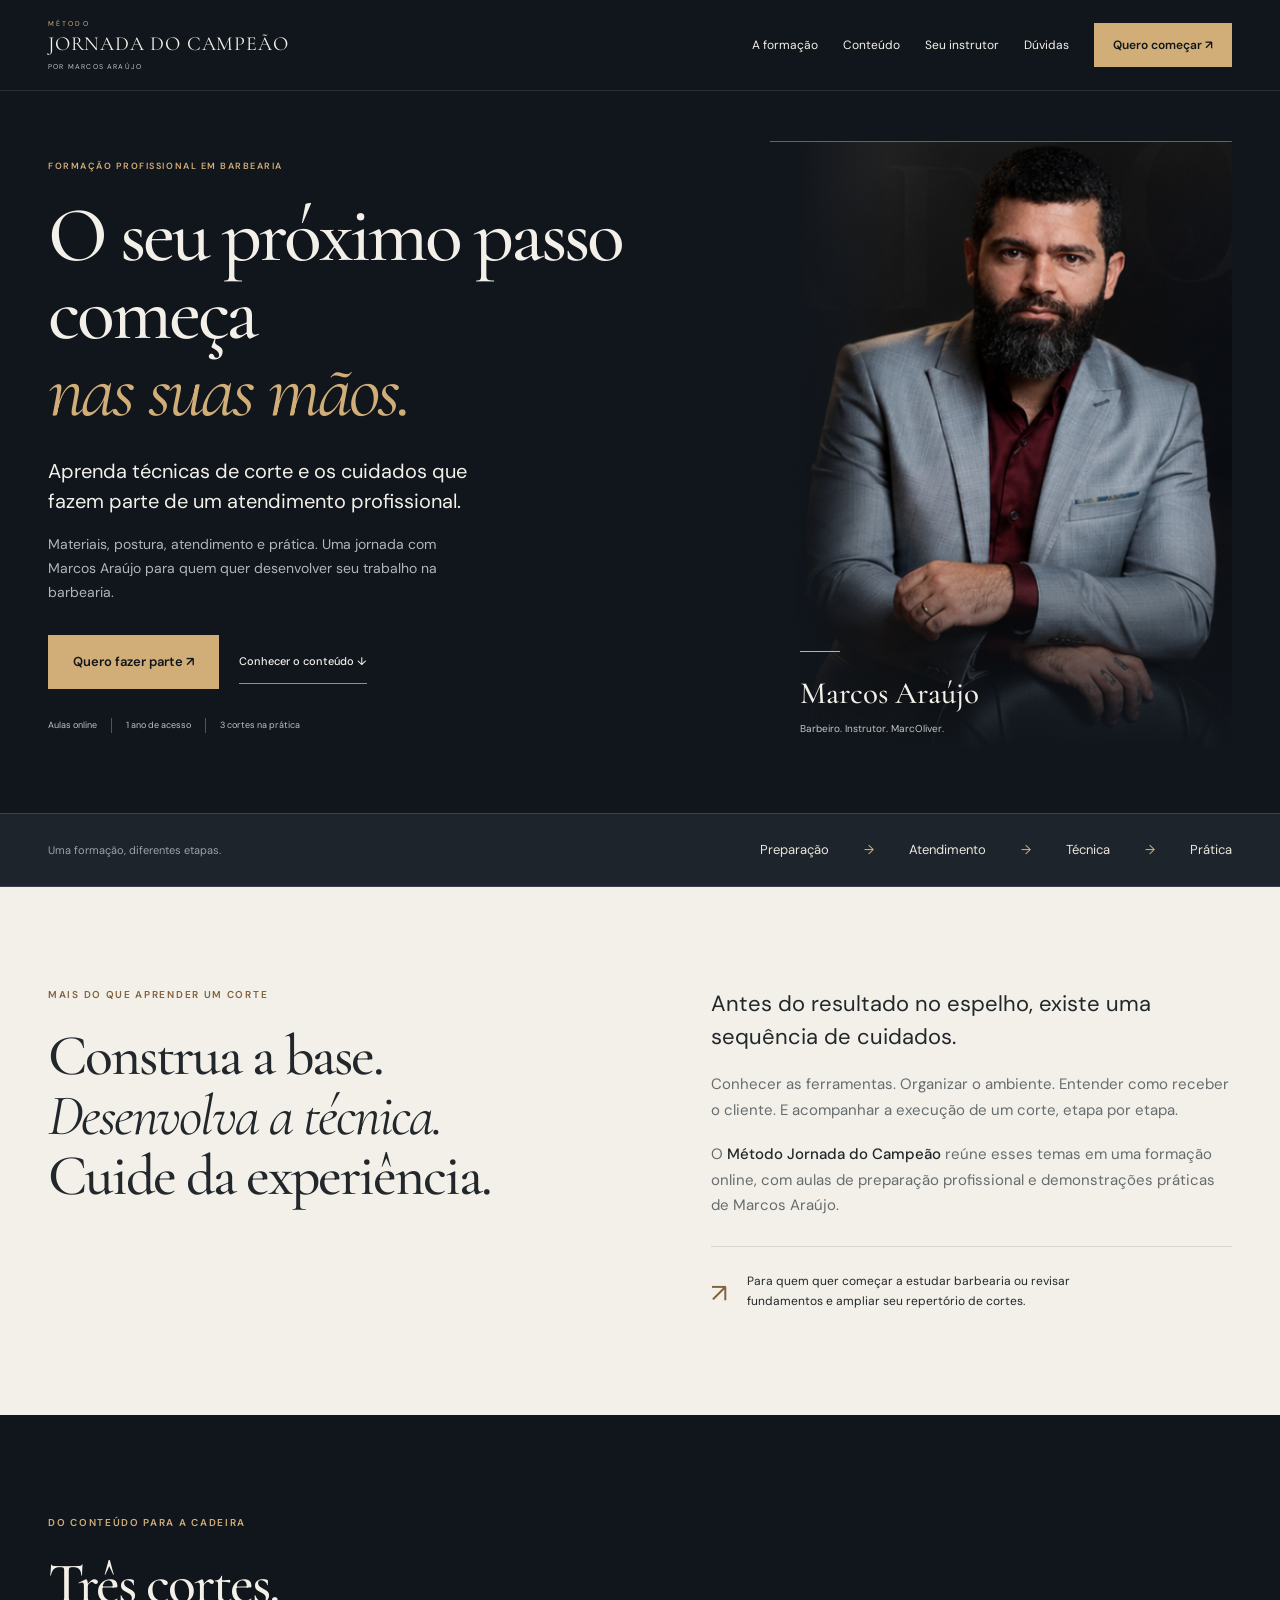
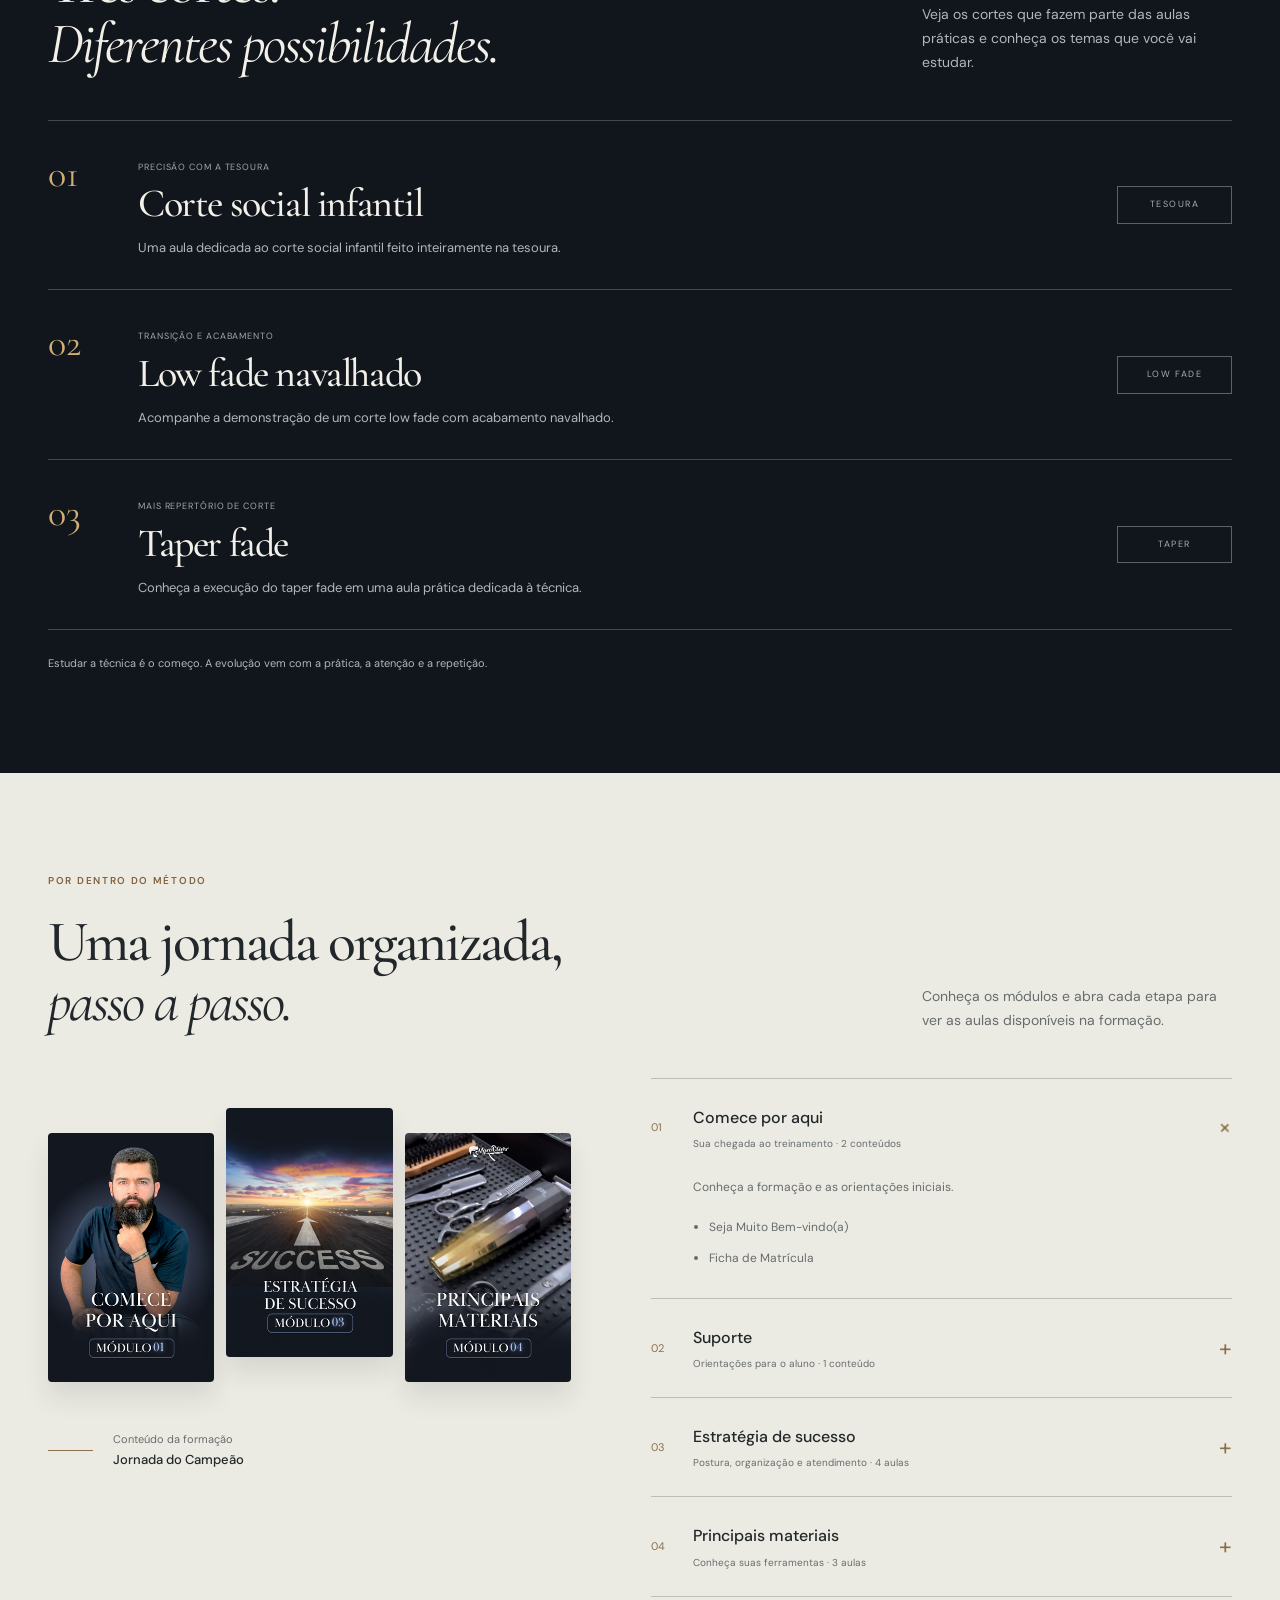
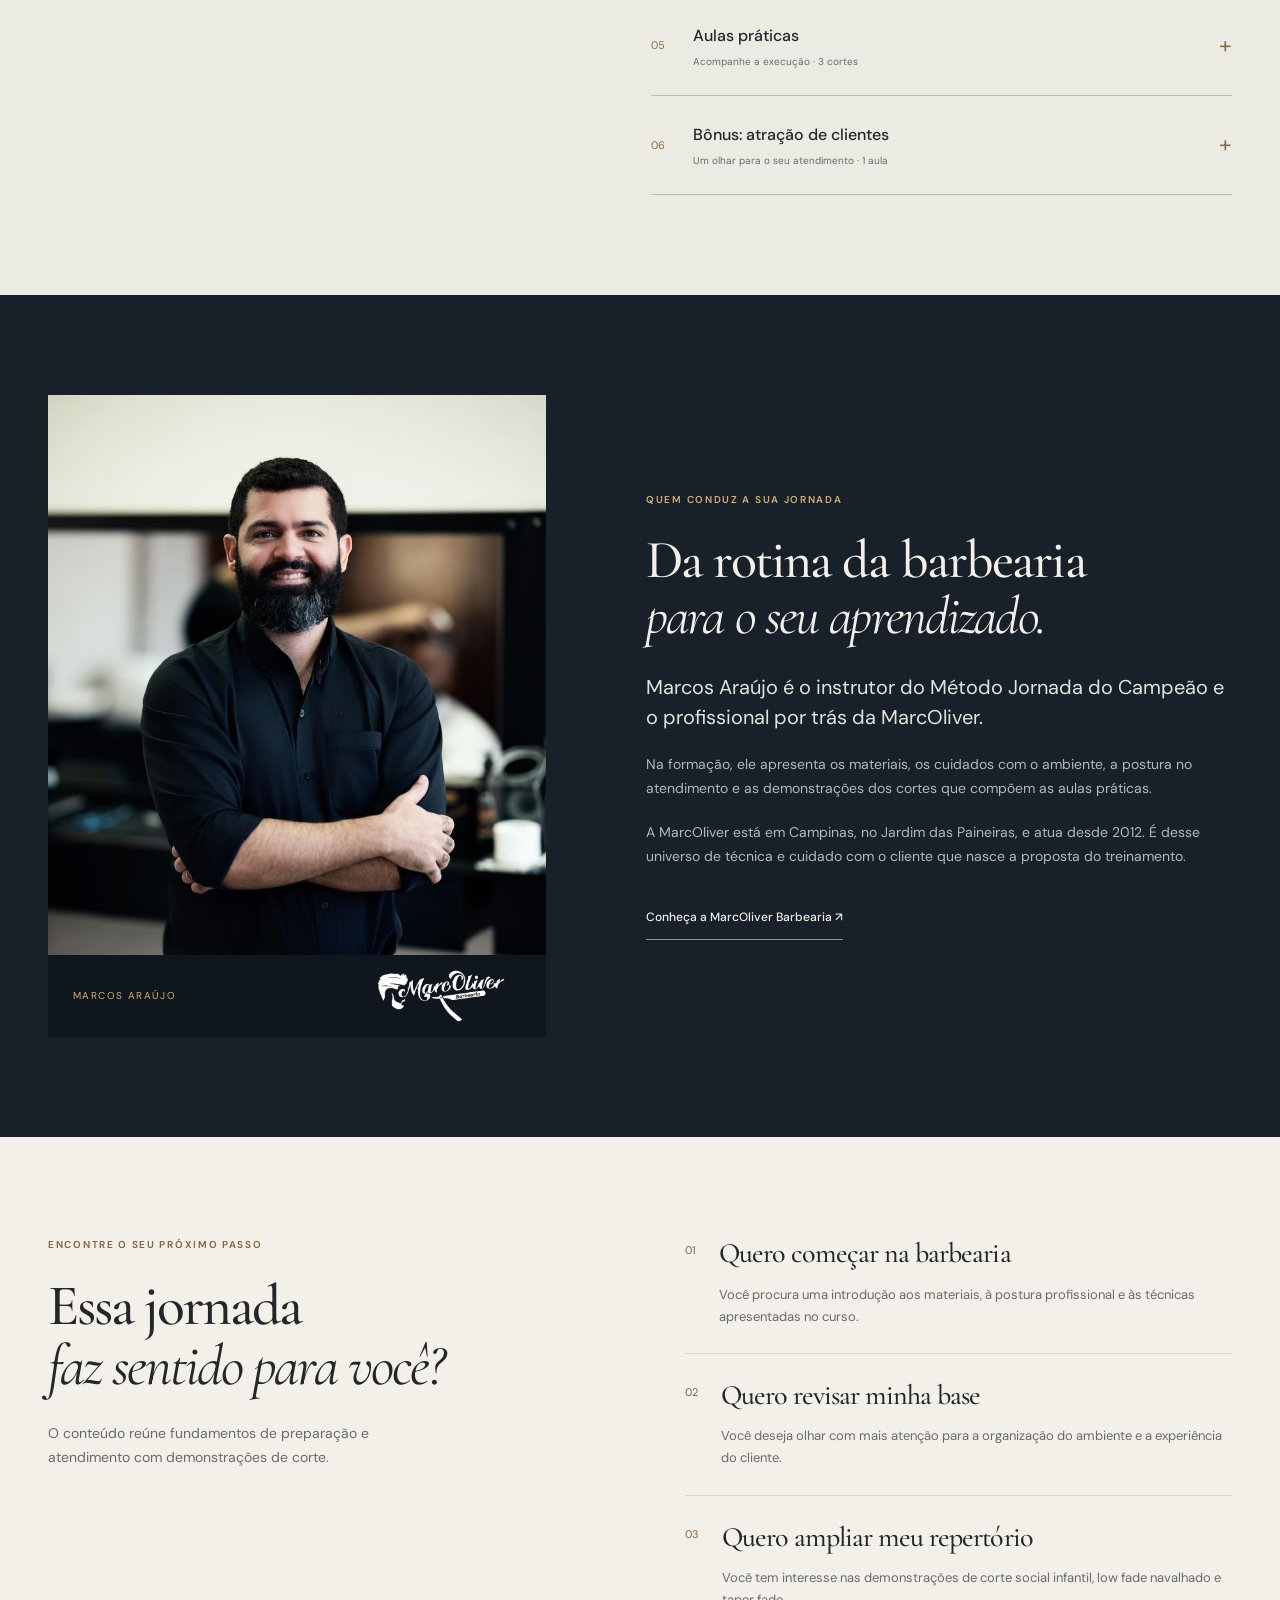
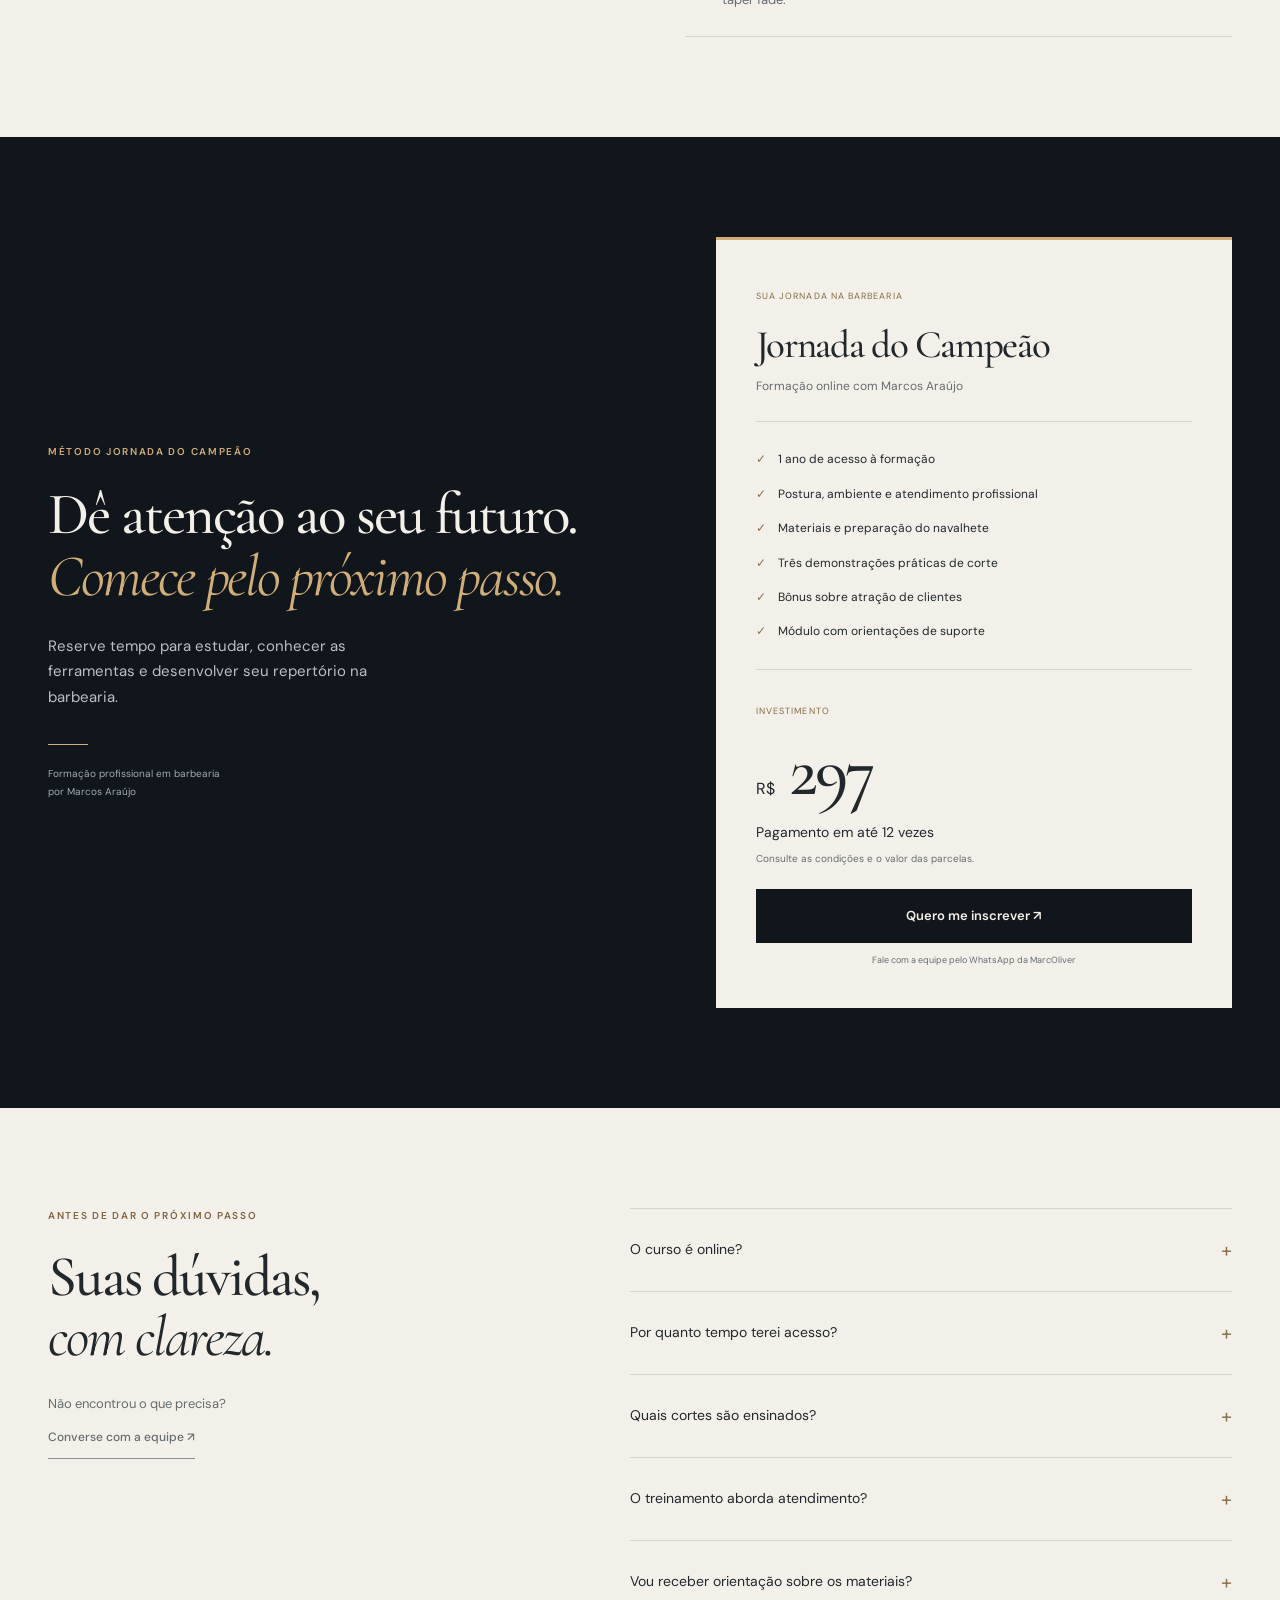
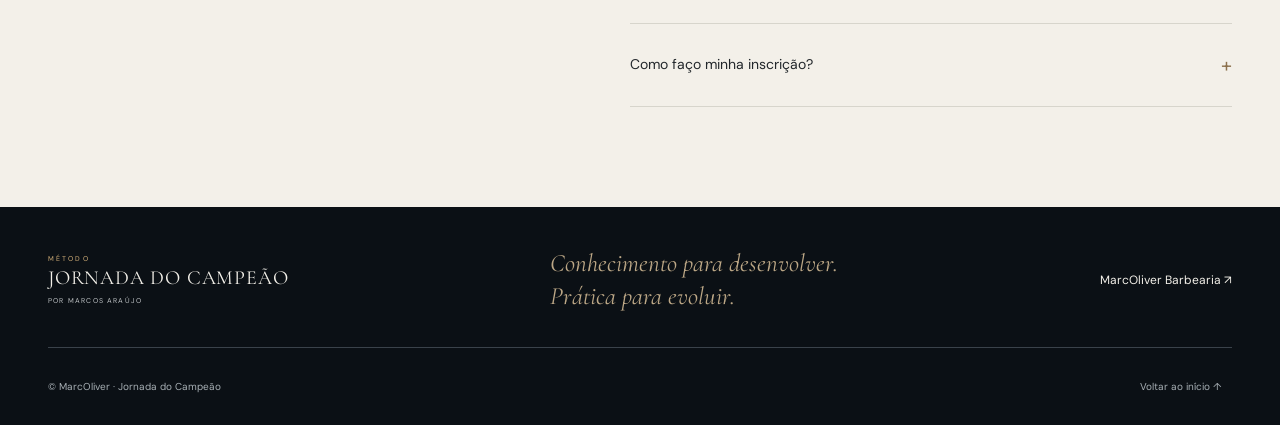
==== jornada-do-campeao/index.html @ f80eee9e "Publica Jornada do Campeao para revisao do Marcos" ====
<!doctype html>
<html lang="pt-BR"><head><meta charset="utf-8"><meta name="viewport" content="width=device-width,initial-scale=1"><meta name="theme-color" content="#11161c"><meta name="robots" content="noindex,nofollow"><title>Jornada do Campeão — Formação em Barbearia</title><meta name="description" content="Materiais, atendimento e aulas práticas de corte com Marcos Araújo. Conheça o Método Jornada do Campeão."><link rel="preconnect" href="https://fonts.googleapis.com"><link rel="preconnect" href="https://fonts.gstatic.com" crossorigin><link href="https://fonts.googleapis.com/css2?family=Cormorant+Garamond:ital,wght@0,400;0,500;0,600;1,400;1,500&family=DM+Sans:wght@400;500;600;700&display=swap" rel="stylesheet"><link rel="stylesheet" href="curso.css"><script src="curso.js" defer></script></head>
<body><a class="skip" href="#conteudo">Pular para o conteúdo</a>
<header class="header"><div class="wrap header-inner"><a class="wordmark" href="#inicio" aria-label="Jornada do Campeão — início"><span>MÉTODO</span>JORNADA DO CAMPEÃO<span class="signature">POR MARCOS ARAÚJO</span></a><button class="menu-toggle" aria-expanded="false" aria-controls="menu">Menu ☰</button><nav id="menu" aria-label="Navegação principal"><a href="#aprendizado">A formação</a><a href="#programa">Conteúdo</a><a href="#instrutor">Seu instrutor</a><a href="#duvidas">Dúvidas</a><a class="button small" href="#inscricao">Quero começar ↗</a></nav></div></header>
<main id="conteudo"><section class="hero" id="inicio" aria-labelledby="hero-title"><div class="wrap hero-grid"><div class="hero-copy"><p class="eyebrow">Formação profissional em barbearia</p><h1 id="hero-title">O seu próximo passo<br>começa <em>nas suas mãos.</em></h1><p class="hero-intro">Aprenda técnicas de corte e os cuidados que fazem parte de um atendimento profissional.</p><p class="hero-description">Materiais, postura, atendimento e prática. Uma jornada com Marcos Araújo para quem quer desenvolver seu trabalho na barbearia.</p><div class="actions"><a class="button" href="#inscricao">Quero fazer parte ↗</a><a class="text-link" href="#programa">Conhecer o conteúdo ↓</a></div><div class="hero-facts"><span>Aulas online</span><span>1 ano de acesso</span><span>3 cortes na prática</span></div></div><figure class="hero-portrait"><img src="assets/capa-jornada.png" width="2000" height="590" alt="Marcos Araújo, instrutor do Método Jornada do Campeão" fetchpriority="high"><figcaption><span class="portrait-line"></span><strong>Marcos Araújo</strong><span>Barbeiro. Instrutor. MarcOliver.</span></figcaption></figure></div></section>
<div class="path-strip"><div class="wrap"><span>Uma formação, diferentes etapas.</span><p><span>Preparação</span><i>→</i><span>Atendimento</span><i>→</i><span>Técnica</span><i>→</i><span>Prática</span></p></div></div>
<section class="section introduction" id="aprendizado"><div class="wrap intro-grid"><div><p class="eyebrow dark">Mais do que aprender um corte</p><h2>Construa a base.<br><em>Desenvolva a técnica.</em><br>Cuide da experiência.</h2></div><div class="intro-copy"><p class="lead">Antes do resultado no espelho, existe uma sequência de cuidados.</p><p>Conhecer as ferramentas. Organizar o ambiente. Entender como receber o cliente. E acompanhar a execução de um corte, etapa por etapa.</p><p>O <strong>Método Jornada do Campeão</strong> reúne esses temas em uma formação online, com aulas de preparação profissional e demonstrações práticas de Marcos Araújo.</p><div class="intro-note"><span>↗</span><p>Para quem quer começar a estudar barbearia ou revisar fundamentos e ampliar seu repertório de cortes.</p></div></div></div></section>
<section class="section techniques"><div class="wrap"><div class="section-heading"><div><p class="eyebrow">Do conteúdo para a cadeira</p><h2>Três cortes.<br><em>Diferentes possibilidades.</em></h2></div><p>Veja os cortes que fazem parte das aulas práticas e conheça os temas que você vai estudar.</p></div><div class="technique-list"><article><span class="number">01</span><div><span class="label">Precisão com a tesoura</span><h3>Corte social infantil</h3><p>Uma aula dedicada ao corte social infantil feito inteiramente na tesoura.</p></div><span class="technique-mark">TESOURA</span></article><article><span class="number">02</span><div><span class="label">Transição e acabamento</span><h3>Low fade navalhado</h3><p>Acompanhe a demonstração de um corte low fade com acabamento navalhado.</p></div><span class="technique-mark">LOW FADE</span></article><article><span class="number">03</span><div><span class="label">Mais repertório de corte</span><h3>Taper fade</h3><p>Conheça a execução do taper fade em uma aula prática dedicada à técnica.</p></div><span class="technique-mark">TAPER</span></article></div><p class="practice-note">Estudar a técnica é o começo. A evolução vem com a prática, a atenção e a repetição.</p></div></section>
<section class="section curriculum" id="programa"><div class="wrap"><div class="section-heading"><div><p class="eyebrow dark">Por dentro do método</p><h2>Uma jornada organizada,<br><em>passo a passo.</em></h2></div><p>Conheça os módulos e abra cada etapa para ver as aulas disponíveis na formação.</p></div><div class="curriculum-grid"><div class="curriculum-gallery"><img src="assets/modulo-comeco.png" alt="Capa oficial do módulo Comece Por Aqui" width="320" height="480" loading="lazy"><img src="assets/modulo-estrategia.png" alt="Capa oficial do módulo Estratégia de Sucesso" width="320" height="480" loading="lazy"><img src="assets/modulo-materiais.png" alt="Capa oficial do módulo Principais Materiais" width="320" height="480" loading="lazy"><div class="gallery-caption"><span class="tiny-line"></span><p>Conteúdo da formação<br><strong>Jornada do Campeão</strong></p></div></div><div class="module-list">
<details open><summary><span class="module-num">01</span><span><strong>Comece por aqui</strong><small>Sua chegada ao treinamento · 2 conteúdos</small></span><span class="plus">+</span></summary><div class="module-body"><p>Conheça a formação e as orientações iniciais.</p><ul><li>Seja Muito Bem-vindo(a)</li><li>Ficha de Matrícula</li></ul></div></details>
<details><summary><span class="module-num">02</span><span><strong>Suporte</strong><small>Orientações para o aluno · 1 conteúdo</small></span><span class="plus">+</span></summary><div class="module-body"><p>Encontre na área do aluno o módulo com as orientações de suporte.</p><ul><li>Suporte</li></ul></div></details>
<details><summary><span class="module-num">03</span><span><strong>Estratégia de sucesso</strong><small>Postura, organização e atendimento · 4 aulas</small></span><span class="plus">+</span></summary><div class="module-body"><p>O trabalho profissional também está na forma de receber e cuidar de cada cliente.</p><ul><li>Sobre a Marc Oliver</li><li>Como um Barbeiro Profissional Deve se Comportar</li><li>Ambiente Organizado</li><li>Atendimento de Qualidade</li></ul></div></details>
<details><summary><span class="module-num">04</span><span><strong>Principais materiais</strong><small>Conheça suas ferramentas · 3 aulas</small></span><span class="plus">+</span></summary><div class="module-body"><p>Veja os materiais apresentados no treinamento e a preparação do navalhete.</p><ul><li>Lista de Materiais</li><li>Veja os Materiais</li><li>Veja como Colocar a Lâmina no Navalhete</li></ul></div></details>
<details><summary><span class="module-num">05</span><span><strong>Aulas práticas</strong><small>Acompanhe a execução · 3 cortes</small></span><span class="plus">+</span></summary><div class="module-body"><ul><li>Corte Social Infantil todo na Tesoura</li><li>Corte Low Fade Navalhado</li><li>Corte Taper Fade</li></ul></div></details>
<details><summary><span class="module-num">06</span><span><strong>Bônus: atração de clientes</strong><small>Um olhar para o seu atendimento · 1 aula</small></span><span class="plus">+</span></summary><div class="module-body"><p>Além da técnica, conheça o tema de atração de clientes abordado no bônus.</p><ul><li>Estratégia para Atrair Clientes</li></ul></div></details>
</div></div></div></section>
<section class="section instructor" id="instrutor"><div class="wrap instructor-grid"><figure><img src="assets/marcos.jpeg" width="853" height="1280" alt="Marcos Araújo na barbearia MarcOliver" loading="lazy"><figcaption><span>MARCOS ARAÚJO</span><img src="assets/logo.png" width="500" height="500" alt="MarcOliver Barbearia" loading="lazy"></figcaption></figure><div><p class="eyebrow">Quem conduz a sua jornada</p><h2>Da rotina da barbearia<br><em>para o seu aprendizado.</em></h2><p class="lead">Marcos Araújo é o instrutor do Método Jornada do Campeão e o profissional por trás da MarcOliver.</p><p>Na formação, ele apresenta os materiais, os cuidados com o ambiente, a postura no atendimento e as demonstrações dos cortes que compõem as aulas práticas.</p><p>A MarcOliver está em Campinas, no Jardim das Paineiras, e atua desde 2012. É desse universo de técnica e cuidado com o cliente que nasce a proposta do treinamento.</p><a class="text-link" href="https://marcoliver.com.br/" target="_blank" rel="noopener">Conheça a MarcOliver Barbearia ↗</a></div></div></section>
<section class="section audience"><div class="wrap audience-grid"><div><p class="eyebrow dark">Encontre o seu próximo passo</p><h2>Essa jornada<br><em>faz sentido para você?</em></h2><p class="audience-intro">O conteúdo reúne fundamentos de preparação e atendimento com demonstrações de corte.</p></div><div class="audience-list"><article><span>01</span><div><h3>Quero começar na barbearia</h3><p>Você procura uma introdução aos materiais, à postura profissional e às técnicas apresentadas no curso.</p></div></article><article><span>02</span><div><h3>Quero revisar minha base</h3><p>Você deseja olhar com mais atenção para a organização do ambiente e a experiência do cliente.</p></div></article><article><span>03</span><div><h3>Quero ampliar meu repertório</h3><p>Você tem interesse nas demonstrações de corte social infantil, low fade navalhado e taper fade.</p></div></article></div></div></section>
<section class="section enrollment" id="inscricao"><div class="wrap enrollment-grid"><div class="enrollment-copy"><p class="eyebrow">Método Jornada do Campeão</p><h2>Dê atenção ao seu futuro.<br><em>Comece pelo próximo passo.</em></h2><p>Reserve tempo para estudar, conhecer as ferramentas e desenvolver seu repertório na barbearia.</p><div class="enrollment-signature"><span class="short-rule"></span>Formação profissional em barbearia<br>por Marcos Araújo</div></div><div class="offer-card"><span class="offer-label">SUA JORNADA NA BARBEARIA</span><h3>Jornada do Campeão</h3><p class="offer-subtitle">Formação online com Marcos Araújo</p><ul><li>1 ano de acesso à formação</li><li>Postura, ambiente e atendimento profissional</li><li>Materiais e preparação do navalhete</li><li>Três demonstrações práticas de corte</li><li>Bônus sobre atração de clientes</li><li>Módulo com orientações de suporte</li></ul><div class="offer-action"><span class="price-label">INVESTIMENTO</span><p class="price"><span>R$</span> 297</p><p class="payment">Pagamento em até 12 vezes</p><small class="payment-note">Consulte as condições e o valor das parcelas.</small><a class="button" href="https://wa.me/5519987315596?text=Ol%C3%A1%21%20Quero%20saber%20sobre%20a%20inscri%C3%A7%C3%A3o%20no%20curso%20Jornada%20do%20Campe%C3%A3o." target="_blank" rel="noopener">Quero me inscrever ↗</a><small>Fale com a equipe pelo WhatsApp da MarcOliver</small></div></div></div></section>
<section class="section faq" id="duvidas"><div class="wrap faq-grid"><div><p class="eyebrow dark">Antes de dar o próximo passo</p><h2>Suas dúvidas,<br><em>com clareza.</em></h2><p>Não encontrou o que precisa?<br><a class="text-link dark-link" href="https://wa.me/5519987315596?text=Ol%C3%A1%21%20Tenho%20uma%20d%C3%BAvida%20sobre%20o%20curso%20Jornada%20do%20Campe%C3%A3o." target="_blank" rel="noopener">Converse com a equipe ↗</a></p></div><div class="faq-list"><details><summary>O curso é online?<span>+</span></summary><p>Sim. As aulas ficam na área do aluno da Kiwify. A formação reúne conteúdos de preparação profissional e demonstrações práticas de corte.</p></details><details><summary>Por quanto tempo terei acesso?<span>+</span></summary><p>Você terá acesso à formação por um ano.</p></details><details><summary>Quais cortes são ensinados?<span>+</span></summary><p>O módulo de aulas práticas contém corte social infantil todo na tesoura, low fade navalhado e taper fade.</p></details><details><summary>O treinamento aborda atendimento?<span>+</span></summary><p>Sim. O módulo Estratégia de Sucesso inclui aulas sobre comportamento profissional, ambiente organizado e atendimento de qualidade.</p></details><details><summary>Vou receber orientação sobre os materiais?<span>+</span></summary><p>Há um módulo com lista e apresentação dos materiais, além de uma aula sobre colocar a lâmina no navalhete.</p></details><details><summary>Como faço minha inscrição?<span>+</span></summary><p>Clique em Quero me inscrever para conversar com a equipe MarcOliver. O investimento apresentado é de R$ 297, com possibilidade de pagamento em até 12 vezes. Consulte as condições de parcelamento antes de comprar.</p></details></div></div></section></main>
<footer><div class="wrap footer-inner"><a class="wordmark" href="#inicio"><span>MÉTODO</span>JORNADA DO CAMPEÃO<span class="signature">POR MARCOS ARAÚJO</span></a><p>Conhecimento para desenvolver.<br>Prática para evoluir.</p><a href="https://marcoliver.com.br/" target="_blank" rel="noopener">MarcOliver Barbearia ↗</a></div><div class="wrap footer-bottom"><span>© MarcOliver · Jornada do Campeão</span><a href="#inicio">Voltar ao início ↑</a></div></footer><div class="mobile-cta"><span>R$ 297 · 1 ano de acesso</span><a class="button small" href="#inscricao">Quero começar ↗</a></div></body></html>
---- jornada-do-campeao/curso.css ----
:root{--night:#11161c;--deep:#0b1015;--paper:#f3f0e9;--gold:#d1ae78;--text:#22272b;--muted:#666c6e;--rule:#d7d5cc;--serif:'Cormorant Garamond',Georgia,serif;--sans:'DM Sans',Arial,sans-serif}*{box-sizing:border-box}html{scroll-behavior:smooth;scroll-padding-top:100px}body{margin:0;font:16px/1.7 var(--sans);background:var(--paper);color:var(--text)}a{color:inherit;text-decoration:none}button{font:inherit}img{display:block;max-width:100%}p,h1,h2,h3,figure{margin:0}a:focus-visible,button:focus-visible,summary:focus-visible{outline:3px solid #ae783a;outline-offset:5px}::selection{color:var(--night);background:var(--gold)}.wrap{width:min(1200px,calc(100% - 96px));margin-inline:auto}.section{padding:100px 0}h1,h2,h3{font-family:var(--serif);font-weight:500;line-height:1.04;letter-spacing:-.035em}em{font-weight:400}h2{font-size:clamp(42px,4.5vw,63px)}h3{font-size:32px}.eyebrow{font-size:10px;font-weight:600;line-height:1.6;letter-spacing:.17em;text-transform:uppercase;color:var(--gold);margin-bottom:24px}.eyebrow.dark{color:#80623d}.button{display:inline-flex;min-height:54px;padding:15px 24px;align-items:center;justify-content:center;gap:28px;background:var(--gold);color:var(--night);border:1px solid transparent;font-size:13px;font-weight:600;transition:background .2s,transform .2s}.button:hover{background:#e5c695;transform:translateY(-2px)}.button.small{min-height:44px;padding:10px 18px;font-size:12px;gap:18px}.text-link{display:inline-flex;align-items:center;gap:20px;width:fit-content;min-height:44px;border-bottom:1px solid #8b9296;padding:9px 0;font-size:12px;font-weight:500}.text-link:hover{border-color:var(--gold);color:var(--gold)}.actions{display:flex;align-items:center;gap:25px;flex-wrap:wrap}.skip{position:fixed;left:15px;top:-90px;padding:15px;background:var(--paper);z-index:100}.skip:focus{top:10px}.header{position:sticky;top:0;background:var(--night);color:#f4f2ea;z-index:20;border-bottom:1px solid #ffffff1c}.header-inner{min-height:90px;display:flex;justify-content:space-between;align-items:center;gap:25px}.wordmark{font-family:var(--serif);font-size:20px;line-height:1.1;letter-spacing:.04em;display:block;white-space:nowrap}.wordmark>span{display:block;font-family:var(--sans);font-size:7px;letter-spacing:.3em;color:var(--gold);margin-bottom:5px}.wordmark .signature{font-size:7px;letter-spacing:.17em;margin:8px 0 0;color:#bec2c4}.header nav{display:flex;align-items:center;gap:25px;font-size:12px}.header nav>a:not(.button){padding-block:15px}.header nav>a:hover:not(.button){color:var(--gold)}.menu-toggle{display:none}.hero{background:var(--night);color:var(--paper);padding:50px 0 62px;position:relative;overflow:hidden}.hero-grid{display:grid;grid-template-columns:1.18fr .82fr;gap:56px;align-items:center}.hero h1{font-size:clamp(62px,6.1vw,88px);line-height:.99;letter-spacing:-.04em}.hero h1 em{display:block;color:var(--gold)}.hero .eyebrow{font-size:9px}.hero-intro{font-size:20px;line-height:1.5;max-width:470px;margin-top:27px}.hero-description{font-size:14px;color:#b0b6bb;max-width:435px;margin-top:17px}.hero .actions{margin-top:30px;gap:20px}.hero .text-link{font-size:11px}.hero-facts{display:flex;gap:14px;flex-wrap:wrap;margin-top:29px;color:#bcc2c6;font-size:9px}.hero-facts span+span{border-left:1px solid #4c535a;padding-left:14px}.hero-portrait{height:610px;position:relative;overflow:hidden;background:#0e1319;border-top:1px solid #746143}.hero-portrait>img{height:100%;width:100%;object-fit:cover;object-position:80% center}.hero-portrait:before{content:'';position:absolute;inset:0;background:linear-gradient(90deg,#11161c 0%,transparent 18%),linear-gradient(0deg,#11161c 0%,transparent 34%);z-index:1}.hero-portrait figcaption{position:absolute;left:30px;bottom:14px;z-index:2}.portrait-line{display:block;width:40px;height:1px;background:var(--gold);margin-bottom:15px}.hero-portrait figcaption strong{display:block;font-family:var(--serif);font-size:31px;font-weight:500}.hero-portrait figcaption>span:last-child{display:block;font-size:10px;color:#c1c7cb}.path-strip{background:#1d242b;color:#e9e7dd;border-block:1px solid #38414a}.path-strip>.wrap{display:flex;justify-content:space-between;align-items:center;gap:30px;padding-block:25px}.path-strip>.wrap>span{color:#9aa4ac;font-size:11px}.path-strip p{display:flex;gap:35px;align-items:center;font-size:13px}.path-strip i{font-style:normal;color:var(--gold)}.intro-grid{display:grid;grid-template-columns:1.08fr 1fr;gap:100px}.intro-copy>p{color:var(--muted);font-size:15px;margin-bottom:19px}.intro-copy>.lead{color:var(--text);font-size:22px;line-height:1.5}.intro-copy strong{color:var(--text);font-weight:500}.intro-note{display:flex;gap:20px;align-items:start;margin-top:27px;padding-top:24px;border-top:1px solid var(--rule);font-size:12px}.intro-note>span{font-size:26px;color:#80623d}.intro-note p{max-width:325px}.techniques{background:var(--night);color:var(--paper)}.section-heading{display:flex;align-items:end;justify-content:space-between;gap:65px;margin-bottom:45px}.section-heading>p{max-width:310px;font-size:14px;color:var(--muted)}.techniques .section-heading>p{color:#b0b6bb}.technique-list{border-top:1px solid #414950}.technique-list article{display:grid;grid-template-columns:65px 1fr auto;align-items:center;gap:25px;border-bottom:1px solid #414950;padding:30px 0}.number{color:var(--gold);font:38px var(--serif);align-self:start}.label{font-size:9px;color:#9da8b0;letter-spacing:.1em;text-transform:uppercase}.technique-list h3{font-size:40px;margin:5px 0 13px}.technique-list p{color:#b0b6bb;font-size:13px}.technique-mark{font-size:9px;letter-spacing:.17em;color:#a6aeb3;border:1px solid #59626b;padding:10px 20px;min-width:115px;text-align:center}.practice-note{margin-top:24px;font-size:11px;color:#aeb7bd}.curriculum{background:#ecebe3}.curriculum-grid{display:grid;grid-template-columns:.9fr 1fr;gap:80px;align-items:start}.curriculum-gallery{position:sticky;top:130px;display:grid;grid-template-columns:repeat(3,1fr);gap:12px;padding-top:30px}.curriculum-gallery>img{width:100%;height:auto;border-radius:4px;box-shadow:0 16px 24px #1a22251a;transform:translateY(25px)}.curriculum-gallery>img:nth-child(2){transform:translateY(0)}.gallery-caption{grid-column:1/-1;display:flex;gap:20px;align-items:center;margin-top:36px;padding-top:25px}.tiny-line{width:45px;height:1px;background:#8b704c}.gallery-caption p{font-size:11px;color:var(--muted)}.gallery-caption strong{font-size:13px;color:var(--text);font-weight:500}.module-list{border-top:1px solid #bbbfb7}.module-list details{border-bottom:1px solid #bbbfb7}.module-list summary{display:flex;gap:20px;align-items:center;padding:25px 0;cursor:pointer;list-style:none}.module-list summary::-webkit-details-marker,.faq-list summary::-webkit-details-marker{display:none}.module-num{font-size:11px;color:#8b704c;width:22px;flex-shrink:0}.module-list summary strong{font-size:16px;font-weight:500;display:block}.module-list summary small{font-size:10px;color:var(--muted);display:block;margin-top:4px}.plus{font-size:23px;color:#8b704c;margin-left:auto;font-weight:400}.module-list details[open] .plus{transform:rotate(45deg)}.module-body{padding:0 22px 25px 42px;font-size:12px;color:var(--muted)}.module-body>p{margin-bottom:15px}.module-body ul{margin:0;padding-left:16px}.module-body li{padding:5px 0}.instructor{background:#182029;color:var(--paper)}.instructor-grid{display:grid;grid-template-columns:.85fr 1fr;gap:100px;align-items:center}.instructor figure{position:relative}.instructor figure>img{width:100%;height:560px;object-fit:cover;object-position:center 25%}.instructor figcaption{background:#0f161d;padding:20px 25px;display:flex;align-items:center;justify-content:space-between;height:82px;overflow:hidden}.instructor figcaption>span{font-size:10px;letter-spacing:.14em;color:var(--gold)}.instructor figcaption img{width:160px;height:160px;object-fit:contain}.instructor h2{font-size:clamp(42px,4.2vw,59px)}.instructor .lead{font-size:20px;line-height:1.5;margin-top:28px;color:#e3e3de}.instructor p:not(.lead):not(.eyebrow){font-size:14px;color:#afb9c0;margin-top:21px}.instructor .text-link{margin-top:27px}.audience-grid{display:grid;grid-template-columns:1fr 1fr;gap:90px}.audience-intro{font-size:14px;color:var(--muted);max-width:330px;margin-top:25px}.audience-list article{display:flex;gap:23px;padding:25px 0;border-bottom:1px solid var(--rule)}.audience-list article:first-child{padding-top:0}.audience-list article>span{color:#80623d;font-size:11px;padding-top:4px}.audience-list h3{font-size:28px;line-height:1.2}.audience-list p{font-size:13px;color:var(--muted);margin-top:13px}.enrollment{background:var(--night);color:var(--paper)}.enrollment-grid{display:grid;grid-template-columns:1.1fr 1fr;gap:100px;align-items:center}.enrollment h2{font-size:59px}.enrollment h2 em{color:var(--gold)}.enrollment-copy>p:not(.eyebrow){font-size:15px;color:#b9c1c6;max-width:355px;margin-top:27px}.enrollment-signature{font-size:10px;color:#9eabb4;margin-top:34px;line-height:1.8}.short-rule{display:block;width:40px;height:1px;background:var(--gold);margin-bottom:20px}.offer-card{background:var(--paper);color:var(--text);padding:40px;border-top:3px solid var(--gold)}.offer-label,.price-label{color:#86683f;font-size:9px;letter-spacing:.12em}.offer-card h3{font-size:39px;margin-top:18px}.offer-subtitle{font-size:12px;color:var(--muted);margin-top:10px}.offer-card ul{list-style:none;margin:25px 0;border-top:1px solid var(--rule);border-bottom:1px solid var(--rule);padding:20px 0}.offer-card li{font-size:12px;padding:7px 0 7px 22px;position:relative}.offer-card li:before{content:'✓';position:absolute;left:0;color:#8b704c}.offer-action .price{font:500 72px/1.1 var(--serif);letter-spacing:-.04em;margin:10px 0}.price>span{font:16px var(--sans);letter-spacing:0}.payment{font-size:14px}.offer-action .button{width:100%;margin-top:22px;background:var(--night);color:var(--paper)}.offer-action .button:hover{background:#33404b}.offer-action small{display:block;text-align:center;font-size:9px;color:var(--muted);margin-top:10px}.offer-action .payment-note{text-align:left;font-size:10px;margin-top:5px}.faq-grid{display:grid;grid-template-columns:.8fr 1fr;gap:100px}.faq-grid>div:first-child>p:not(.eyebrow){font-size:13px;color:var(--muted);margin-top:25px}.dark-link:hover{color:#80623d;border-color:#80623d}.faq-list{border-top:1px solid var(--rule)}.faq-list details{border-bottom:1px solid var(--rule)}.faq-list summary{display:flex;align-items:center;justify-content:space-between;gap:25px;padding:24px 0;font-size:14px;list-style:none;cursor:pointer}.faq-list summary>span{font-size:20px;color:#8b704c}.faq-list details[open] summary>span{transform:rotate(45deg)}.faq-list p{font-size:13px;color:var(--muted);padding:0 30px 25px 0}footer{background:var(--deep);color:var(--paper);padding:40px 0 20px}.footer-inner{display:flex;justify-content:space-between;align-items:center;gap:30px;padding-bottom:35px}.footer-inner>p{font:italic 25px/1.3 var(--serif);color:#bca786}.footer-inner>a:last-child{font-size:12px;padding:12px 0}.footer-bottom{display:flex;align-items:center;justify-content:space-between;gap:20px;border-top:1px solid #3a424a;padding-top:20px;font-size:10px;color:#a8b0b5}.footer-bottom a{padding:10px}.mobile-cta{display:none}
@media(max-width:1100px){.wrap{width:calc(100% - 64px)}.header nav{gap:18px}.hero-grid{gap:28px;grid-template-columns:1.2fr .8fr}.hero h1{font-size:68px}.hero-portrait{height:610px}.hero .actions{gap:12px}.hero .text-link{font-size:10px}.hero-intro{font-size:18px}.hero-description{font-size:13px}.intro-grid,.instructor-grid,.enrollment-grid,.faq-grid{gap:60px}.curriculum-grid{gap:45px}.path-strip p{gap:24px}.path-strip>.wrap>span{font-size:10px}.instructor figure>img{height:530px}.offer-card{padding:30px}.enrollment h2{font-size:52px}}
@media(max-width:850px){html{scroll-padding-top:90px}.wrap{width:calc(100% - 48px)}.section{padding:74px 0}.header-inner{min-height:80px}.menu-toggle{display:flex;align-items:center;gap:16px;color:var(--paper);border:1px solid #6a7279;background:transparent;min-height:44px;padding:9px 14px;font-size:12px;cursor:pointer}.header nav{display:none;position:absolute;top:100%;left:0;right:0;background:var(--night);padding:16px 24px 24px;flex-direction:column;align-items:stretch;gap:0;border-bottom:1px solid #54606a}.header nav.is-open{display:flex}.header nav .button{margin-top:10px}.hero{padding-top:35px;padding-bottom:40px}.hero-grid{gap:22px;grid-template-columns:1fr .82fr}.hero h1{font-size:57px}.hero-intro{font-size:17px}.hero-description{font-size:12px}.hero-portrait{height:590px}.hero-facts{font-size:8px;gap:8px}.hero-facts span+span{padding-left:8px}.hero .eyebrow{font-size:8px;letter-spacing:.11em}.hero-portrait figcaption{left:15px}.hero-portrait figcaption strong{font-size:27px}.hero-portrait figcaption>span:last-child{font-size:9px}.path-strip>.wrap{display:block}.path-strip p{justify-content:space-between;margin-top:12px;gap:16px;font-size:12px}.intro-grid{gap:40px}.intro-copy>.lead{font-size:20px}.intro-copy>p{font-size:13px}.section-heading{gap:30px}.section-heading>p{font-size:13px;max-width:235px}.curriculum-grid{grid-template-columns:1fr;gap:38px}.curriculum-gallery{position:static;max-width:500px;margin-inline:auto;padding-top:0}.curriculum-gallery>img{max-height:250px;object-fit:cover}.gallery-caption{margin-top:24px}.module-list{width:100%}.instructor-grid{gap:35px}.instructor figure>img{height:460px}.instructor h2{font-size:43px}.instructor .lead{font-size:18px}.instructor figcaption{padding:15px;height:73px}.instructor figcaption img{width:105px;height:105px}.instructor figcaption>span{font-size:8px}.audience-grid{gap:40px}.audience-list h3{font-size:25px}.enrollment-grid{gap:35px}.enrollment h2{font-size:47px}.offer-card{padding:27px}.offer-card h3{font-size:32px}.faq-grid{gap:35px}.footer-inner>p{display:none}.wordmark{font-size:19px}}
@media(max-width:600px){html{scroll-padding-top:87px}.wrap{width:calc(100% - 40px)}.header-inner{min-height:75px;gap:10px}.wordmark{font-size:16px;letter-spacing:.015em}.wordmark>span{font-size:6px}.wordmark .signature{font-size:6px}.menu-toggle{font-size:11px;gap:12px;padding:9px 11px}.hero{padding:31px 0 0}.hero-grid{display:flex;flex-direction:column;gap:33px;align-items:stretch}.hero h1{font-size:clamp(54px,15.4vw,80px);line-height:1.01}.hero .eyebrow{font-size:8px;letter-spacing:.09em;margin-bottom:23px}.hero-intro{font-size:18px;margin-top:24px}.hero-description{font-size:13px;margin-top:16px}.hero .actions{margin-top:25px;gap:15px}.hero .text-link{font-size:11px}.hero-facts{font-size:9px;margin-top:23px;gap:10px}.hero-facts span+span{padding-left:10px}.hero-portrait{height:440px;margin-inline:-20px;border:0}.hero-portrait>img{object-position:80% center}.hero-portrait:before{background:linear-gradient(90deg,#11161c 0%,transparent 20%),linear-gradient(0deg,#11161c 0%,transparent 40%)}.hero-portrait figcaption{bottom:24px;left:30px}.hero-portrait figcaption strong{font-size:32px}.hero-portrait figcaption>span:last-child{font-size:10px}.path-strip>.wrap{padding-block:22px}.path-strip>.wrap>span{font-size:10px}.path-strip p{font-size:10px;gap:9px}.section{padding:60px 0}h2{font-size:43px}.eyebrow{font-size:9px;margin-bottom:20px}.intro-grid,.instructor-grid,.audience-grid,.enrollment-grid,.faq-grid{display:block}.intro-copy{margin-top:29px}.intro-copy>.lead{font-size:22px}.intro-copy>p{font-size:14px}.intro-note{font-size:12px}.section-heading{display:block;margin-bottom:30px}.section-heading>p{max-width:none;margin-top:23px;font-size:13px}.technique-list article{grid-template-columns:35px 1fr;gap:15px;padding:27px 0}.number{font-size:28px}.technique-list h3{font-size:34px;margin-top:8px}.technique-list p{font-size:12px}.label{font-size:8px}.technique-mark{display:none}.practice-note{font-size:11px}.curriculum-grid{gap:28px}.curriculum-gallery{gap:8px;padding-top:3px}.curriculum-gallery>img{border-radius:3px;transform:translateY(18px)}.gallery-caption{margin-top:17px;padding-top:18px;gap:13px}.gallery-caption p{font-size:10px}.gallery-caption strong{font-size:12px}.tiny-line{width:28px}.module-list summary{gap:12px;padding:22px 0}.module-list summary strong{font-size:15px}.module-list summary small{font-size:10px}.module-body{padding-left:34px;padding-right:15px;font-size:12px}.module-num{width:20px}.instructor figure{margin-bottom:33px}.instructor figure>img{height:440px}.instructor figcaption{padding:17px 22px;height:73px}.instructor figcaption>span{font-size:10px}.instructor figcaption img{width:140px;height:140px}.instructor h2{font-size:44px}.instructor .lead{font-size:19px}.instructor p:not(.lead):not(.eyebrow){font-size:14px}.audience-intro{margin-top:23px;font-size:13px}.audience-list{margin-top:32px}.audience-list article{gap:18px}.audience-list h3{font-size:27px}.audience-list p{font-size:13px}.enrollment h2{font-size:47px}.enrollment-copy>p:not(.eyebrow){font-size:14px}.enrollment-signature{margin-top:25px}.offer-card{margin-top:33px;padding:28px 24px}.offer-card h3{font-size:36px}.offer-card li{font-size:12px}.offer-action .button{font-size:13px}.faq-grid>div:first-child>p:not(.eyebrow){margin-top:22px}.faq-list{margin-top:30px}.faq-list summary{font-size:13px;padding:22px 0;gap:20px}.faq-list p{font-size:12px}.footer-inner{display:block;padding-bottom:28px}.footer-inner>.wordmark{font-size:20px}.footer-inner>a:last-child{display:block;margin-top:20px;font-size:12px}.footer-bottom{font-size:9px;gap:10px;padding-bottom:80px}.mobile-cta{display:flex;align-items:center;justify-content:space-between;gap:12px;position:fixed;bottom:0;left:0;right:0;background:var(--night);color:var(--paper);border-top:1px solid #59616a;padding:10px 20px calc(10px + env(safe-area-inset-bottom));z-index:15;transform:translateY(110%);transition:transform .2s}.mobile-cta.visible{transform:translateY(0)}.mobile-cta>span{font-size:10px}.mobile-cta .button{font-size:11px;padding-inline:14px}}
.hero-portrait>img{transform:scale(1.03)}.hero-portrait:before{background:linear-gradient(90deg,#11161c 0%,#11161c 5%,transparent 25%),linear-gradient(0deg,#11161c 0%,transparent 34%)}
@media(prefers-reduced-motion:reduce){html{scroll-behavior:auto}*,*:before,*:after{transition:none!important;animation:none!important}}
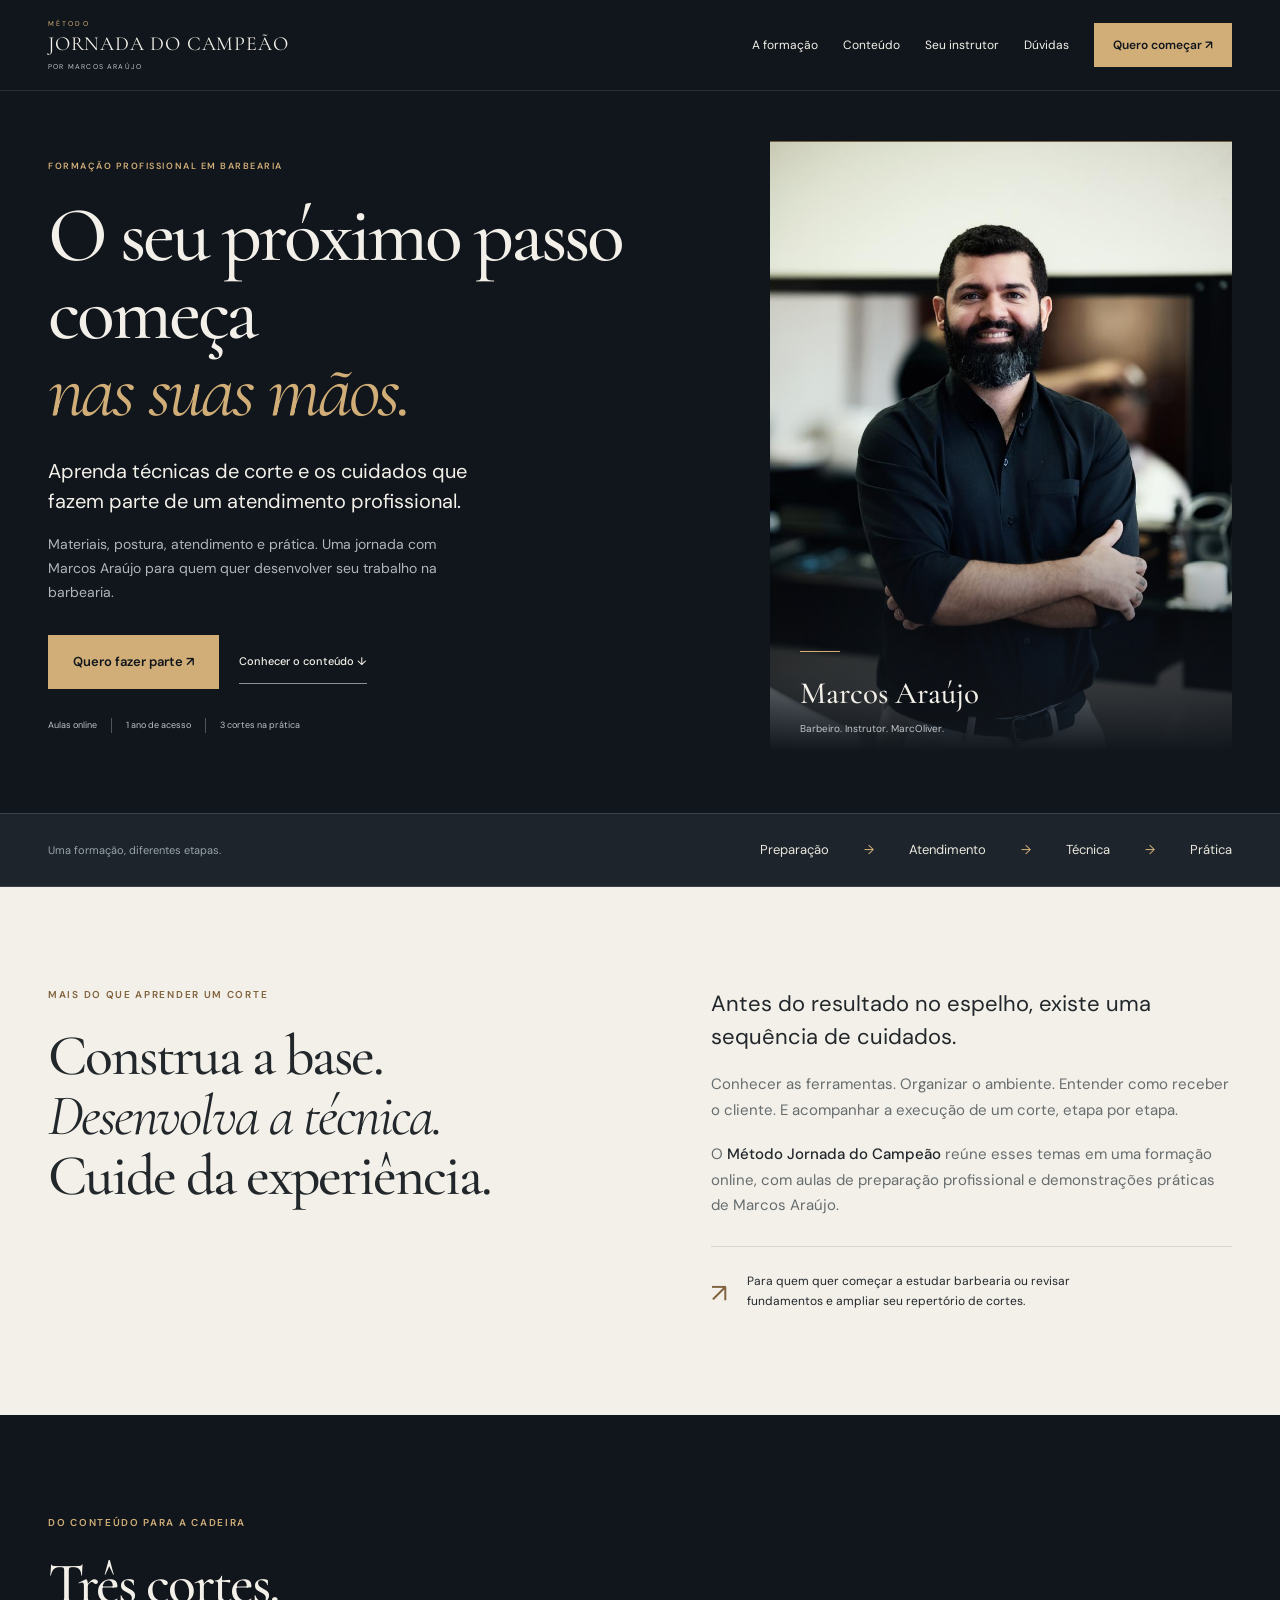
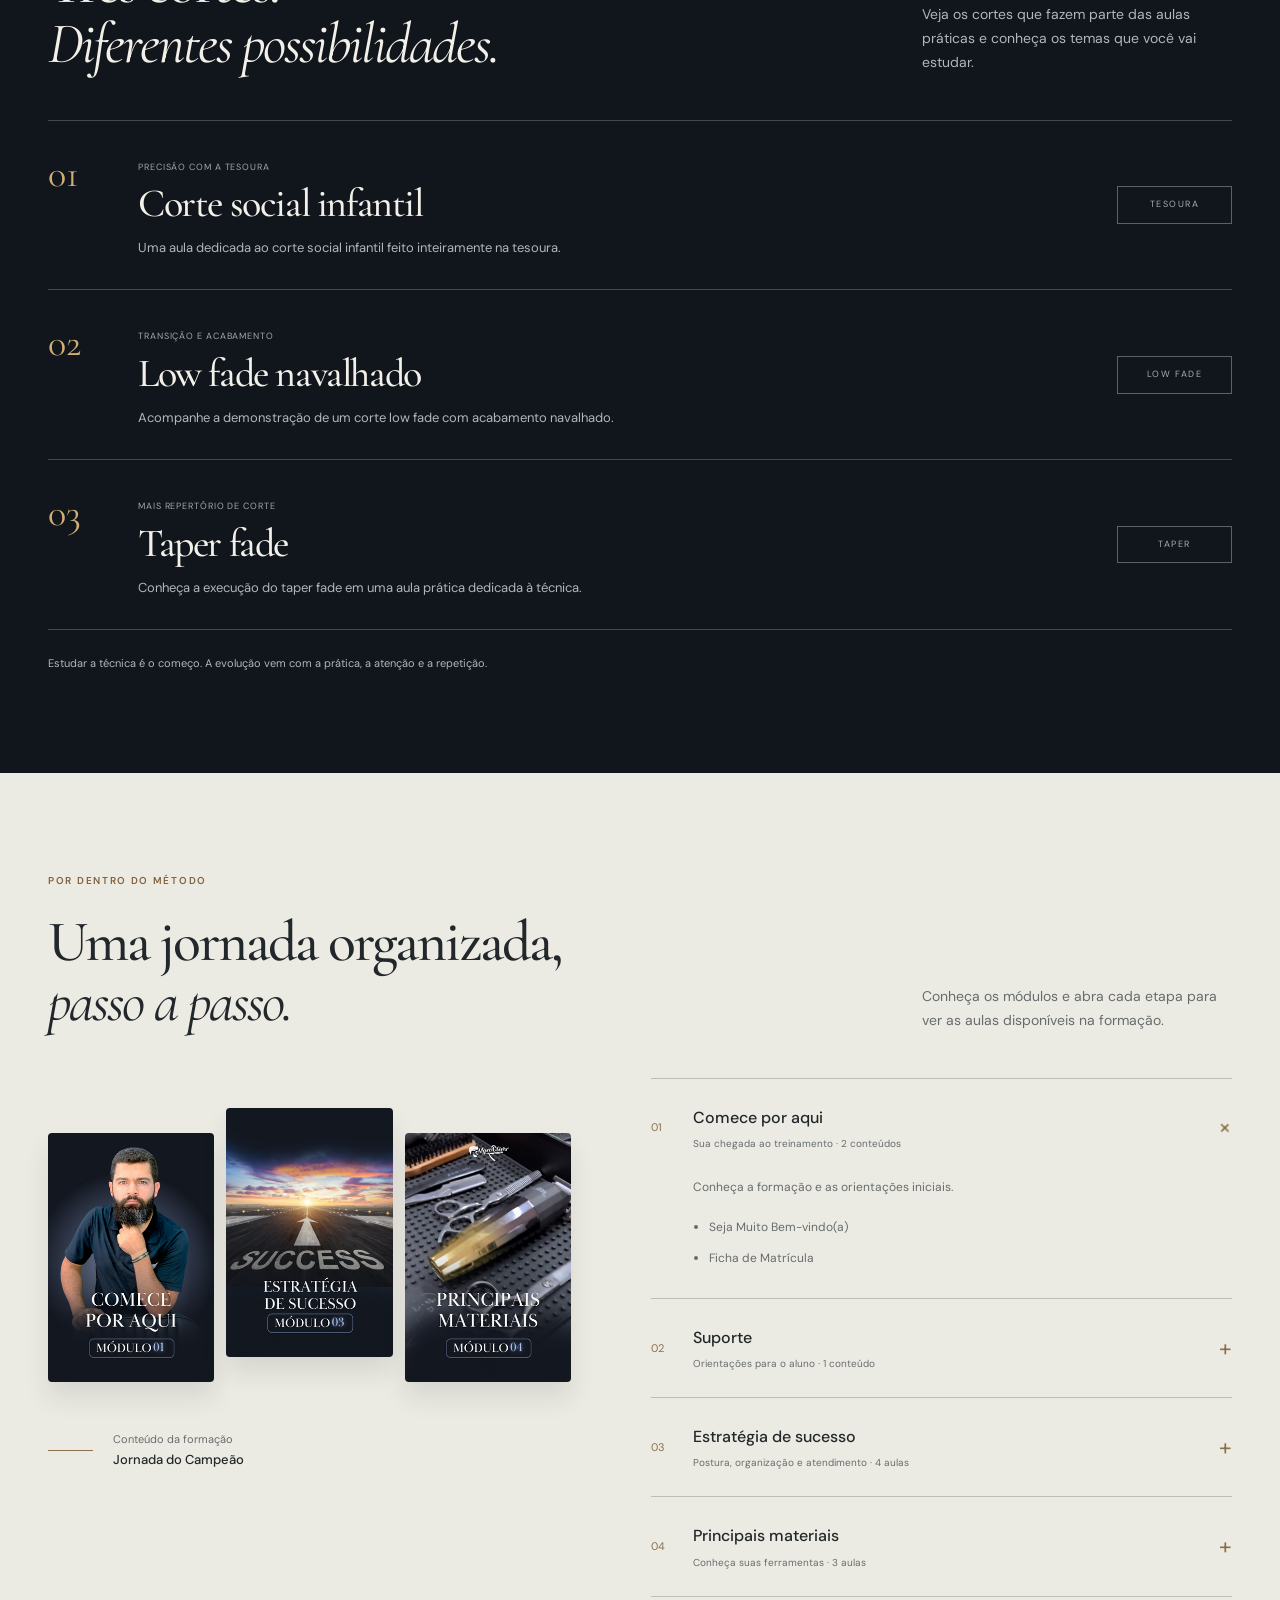
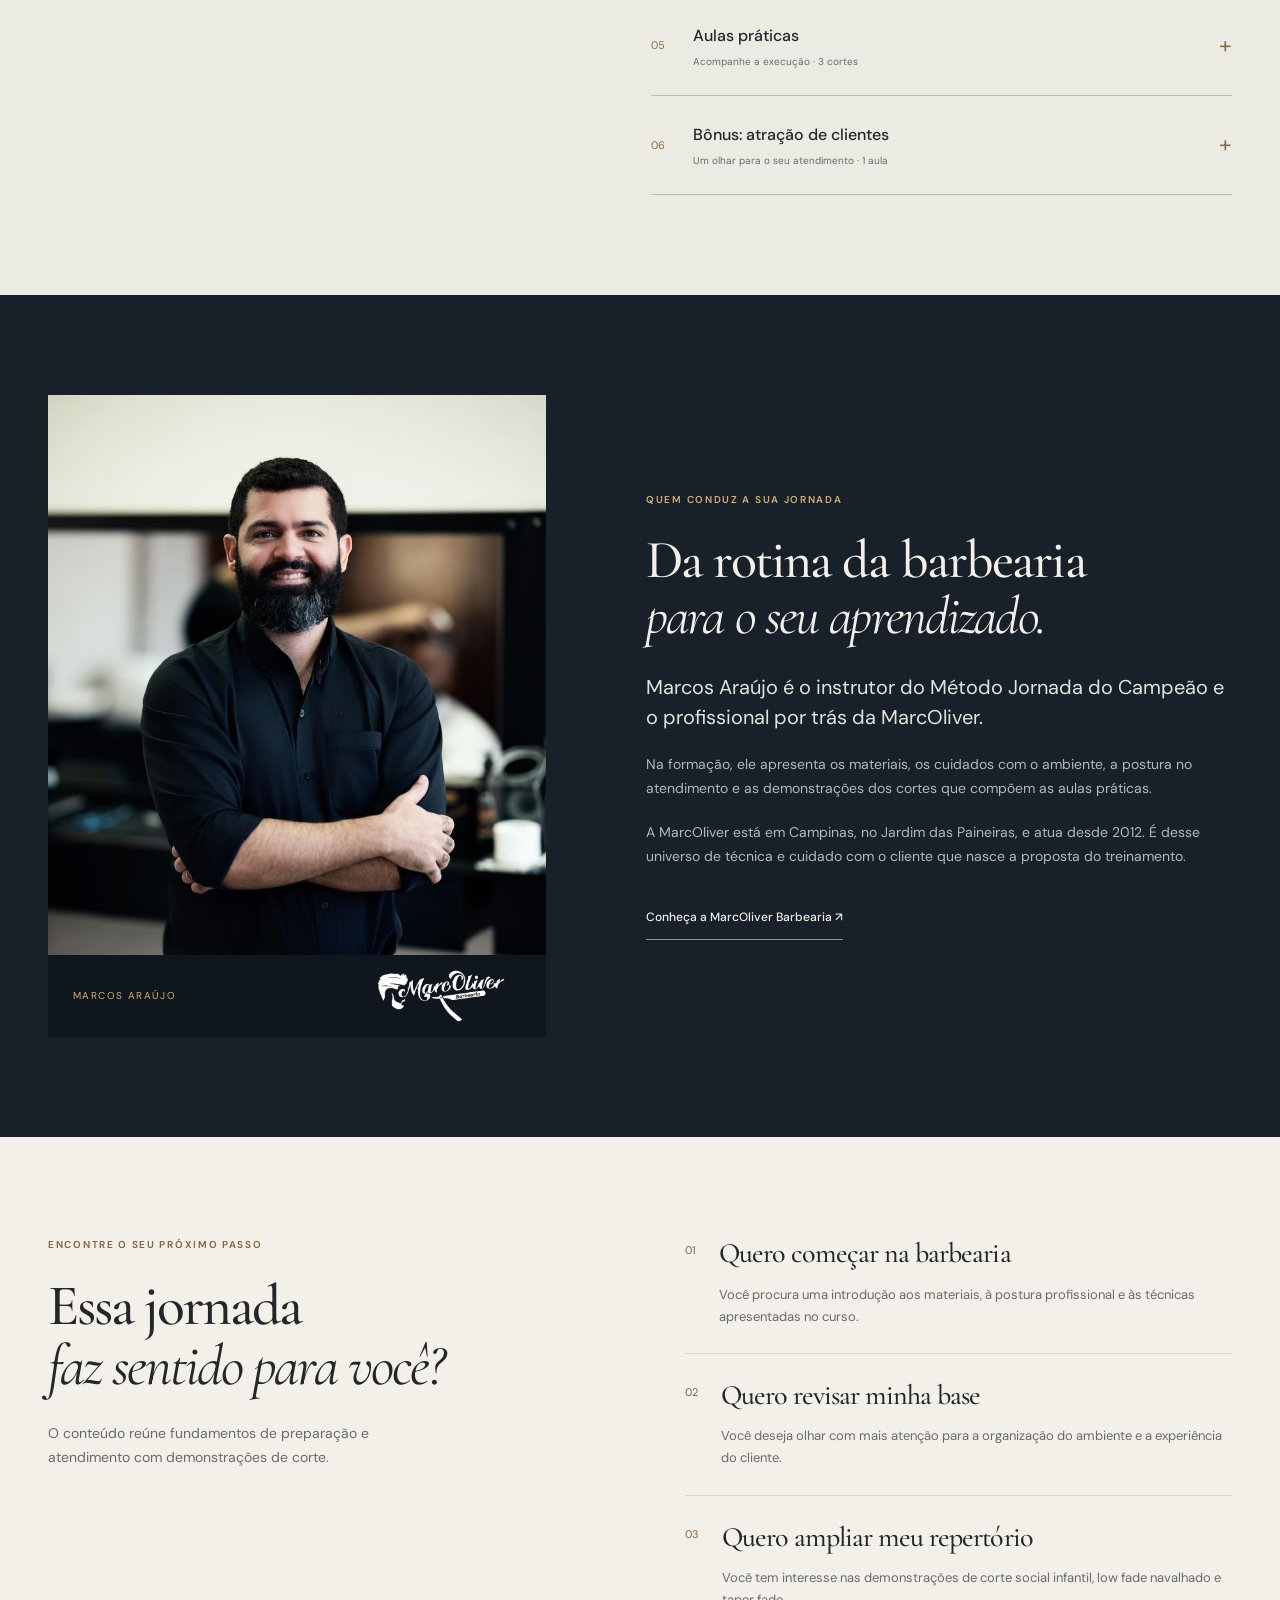
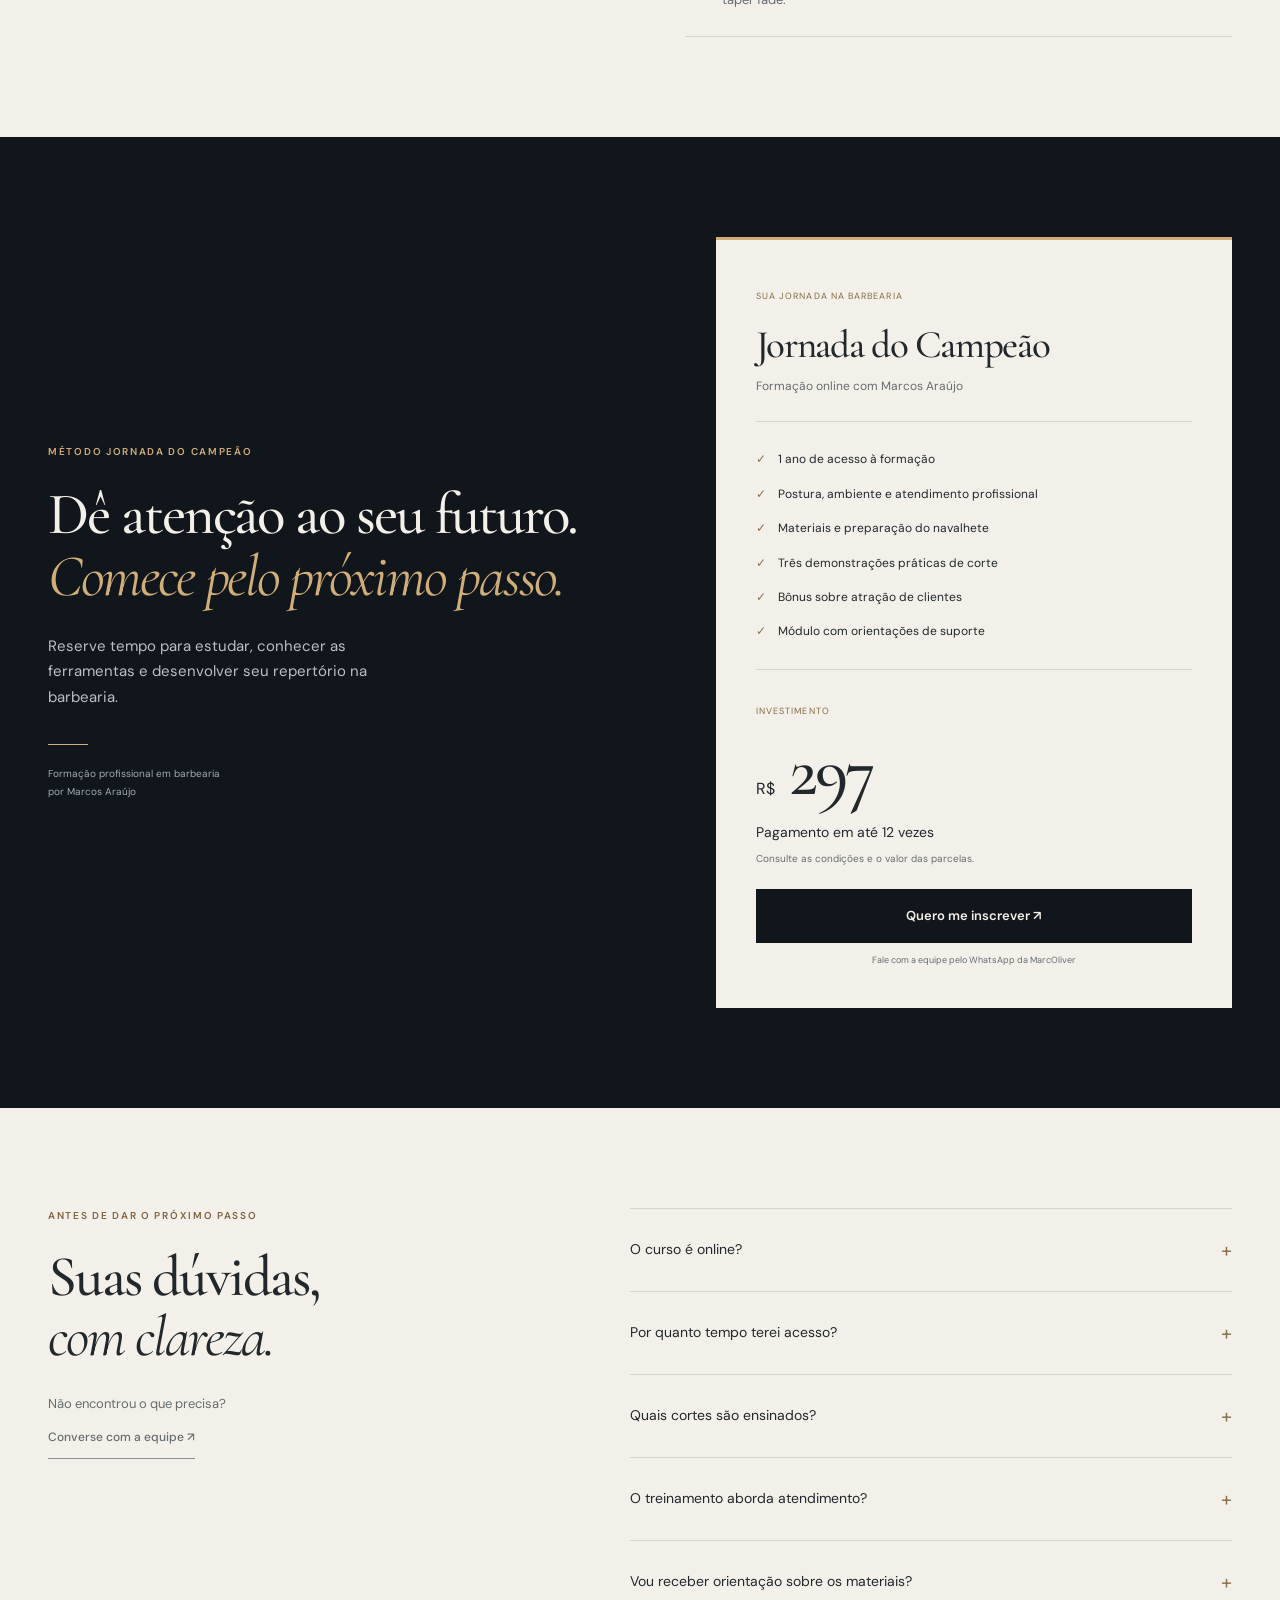
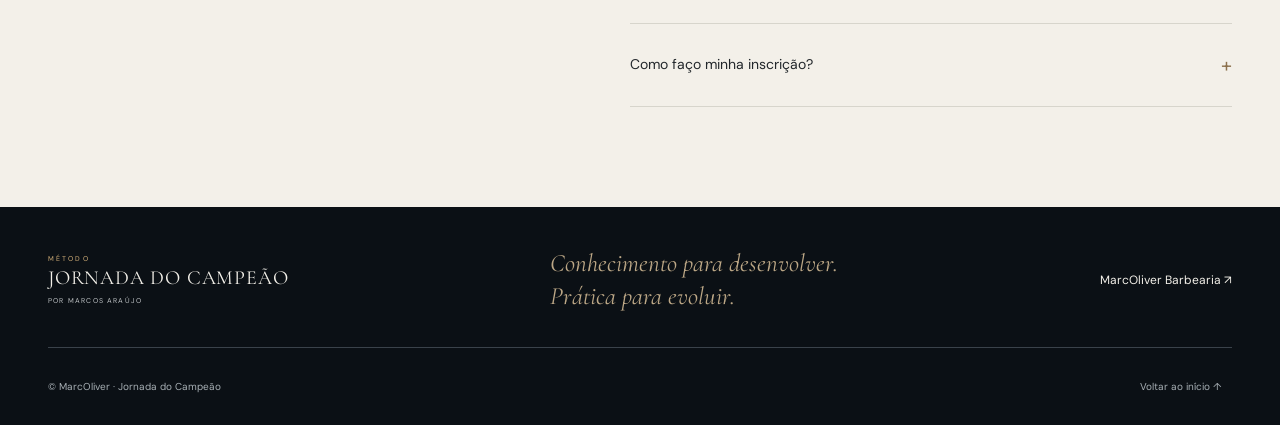
==== commit 7f18ccc2: "Melhora retrato de Marcos na abertura do curso" ====
--- a/jornada-do-campeao/index.html
+++ b/jornada-do-campeao/index.html
@@ -1,12 +1,12 @@
 <!doctype html>
-<html lang="pt-BR"><head><meta charset="utf-8"><meta name="viewport" content="width=device-width,initial-scale=1"><meta name="theme-color" content="#11161c"><meta name="robots" content="noindex,nofollow"><title>Jornada do Campeão — Formação em Barbearia</title><meta name="description" content="Materiais, atendimento e aulas práticas de corte com Marcos Araújo. Conheça o Método Jornada do Campeão."><link rel="preconnect" href="https://fonts.googleapis.com"><link rel="preconnect" href="https://fonts.gstatic.com" crossorigin><link href="https://fonts.googleapis.com/css2?family=Cormorant+Garamond:ital,wght@0,400;0,500;0,600;1,400;1,500&family=DM+Sans:wght@400;500;600;700&display=swap" rel="stylesheet"><link rel="stylesheet" href="curso.css"><script src="curso.js" defer></script></head>
+<html lang="pt-BR"><head><meta charset="utf-8"><meta name="viewport" content="width=device-width,initial-scale=1"><meta name="theme-color" content="#11161c"><meta name="robots" content="noindex,nofollow"><title>Jornada do Campeão — Formação em Barbearia</title><meta name="description" content="Materiais, atendimento e aulas práticas de corte com Marcos Araújo. Conheça o Método Jornada do Campeão."><link rel="preconnect" href="https://fonts.googleapis.com"><link rel="preconnect" href="https://fonts.gstatic.com" crossorigin><link href="https://fonts.googleapis.com/css2?family=Cormorant+Garamond:ital,wght@0,400;0,500;0,600;1,400;1,500&family=DM+Sans:wght@400;500;600;700&display=swap" rel="stylesheet"><link rel="stylesheet" href="/jornada-do-campeao/curso.css"><script src="/jornada-do-campeao/curso.js" defer></script></head>
 <body><a class="skip" href="#conteudo">Pular para o conteúdo</a>
 <header class="header"><div class="wrap header-inner"><a class="wordmark" href="#inicio" aria-label="Jornada do Campeão — início"><span>MÉTODO</span>JORNADA DO CAMPEÃO<span class="signature">POR MARCOS ARAÚJO</span></a><button class="menu-toggle" aria-expanded="false" aria-controls="menu">Menu ☰</button><nav id="menu" aria-label="Navegação principal"><a href="#aprendizado">A formação</a><a href="#programa">Conteúdo</a><a href="#instrutor">Seu instrutor</a><a href="#duvidas">Dúvidas</a><a class="button small" href="#inscricao">Quero começar ↗</a></nav></div></header>
-<main id="conteudo"><section class="hero" id="inicio" aria-labelledby="hero-title"><div class="wrap hero-grid"><div class="hero-copy"><p class="eyebrow">Formação profissional em barbearia</p><h1 id="hero-title">O seu próximo passo<br>começa <em>nas suas mãos.</em></h1><p class="hero-intro">Aprenda técnicas de corte e os cuidados que fazem parte de um atendimento profissional.</p><p class="hero-description">Materiais, postura, atendimento e prática. Uma jornada com Marcos Araújo para quem quer desenvolver seu trabalho na barbearia.</p><div class="actions"><a class="button" href="#inscricao">Quero fazer parte ↗</a><a class="text-link" href="#programa">Conhecer o conteúdo ↓</a></div><div class="hero-facts"><span>Aulas online</span><span>1 ano de acesso</span><span>3 cortes na prática</span></div></div><figure class="hero-portrait"><img src="assets/capa-jornada.png" width="2000" height="590" alt="Marcos Araújo, instrutor do Método Jornada do Campeão" fetchpriority="high"><figcaption><span class="portrait-line"></span><strong>Marcos Araújo</strong><span>Barbeiro. Instrutor. MarcOliver.</span></figcaption></figure></div></section>
+<main id="conteudo"><section class="hero" id="inicio" aria-labelledby="hero-title"><div class="wrap hero-grid"><div class="hero-copy"><p class="eyebrow">Formação profissional em barbearia</p><h1 id="hero-title">O seu próximo passo<br>começa <em>nas suas mãos.</em></h1><p class="hero-intro">Aprenda técnicas de corte e os cuidados que fazem parte de um atendimento profissional.</p><p class="hero-description">Materiais, postura, atendimento e prática. Uma jornada com Marcos Araújo para quem quer desenvolver seu trabalho na barbearia.</p><div class="actions"><a class="button" href="#inscricao">Quero fazer parte ↗</a><a class="text-link" href="#programa">Conhecer o conteúdo ↓</a></div><div class="hero-facts"><span>Aulas online</span><span>1 ano de acesso</span><span>3 cortes na prática</span></div></div><figure class="hero-portrait"><img src="/jornada-do-campeao/assets/marcos.jpeg" width="853" height="1280" alt="Marcos Araújo, instrutor do Método Jornada do Campeão" fetchpriority="high"><figcaption><span class="portrait-line"></span><strong>Marcos Araújo</strong><span>Barbeiro. Instrutor. MarcOliver.</span></figcaption></figure></div></section>
 <div class="path-strip"><div class="wrap"><span>Uma formação, diferentes etapas.</span><p><span>Preparação</span><i>→</i><span>Atendimento</span><i>→</i><span>Técnica</span><i>→</i><span>Prática</span></p></div></div>
 <section class="section introduction" id="aprendizado"><div class="wrap intro-grid"><div><p class="eyebrow dark">Mais do que aprender um corte</p><h2>Construa a base.<br><em>Desenvolva a técnica.</em><br>Cuide da experiência.</h2></div><div class="intro-copy"><p class="lead">Antes do resultado no espelho, existe uma sequência de cuidados.</p><p>Conhecer as ferramentas. Organizar o ambiente. Entender como receber o cliente. E acompanhar a execução de um corte, etapa por etapa.</p><p>O <strong>Método Jornada do Campeão</strong> reúne esses temas em uma formação online, com aulas de preparação profissional e demonstrações práticas de Marcos Araújo.</p><div class="intro-note"><span>↗</span><p>Para quem quer começar a estudar barbearia ou revisar fundamentos e ampliar seu repertório de cortes.</p></div></div></div></section>
 <section class="section techniques"><div class="wrap"><div class="section-heading"><div><p class="eyebrow">Do conteúdo para a cadeira</p><h2>Três cortes.<br><em>Diferentes possibilidades.</em></h2></div><p>Veja os cortes que fazem parte das aulas práticas e conheça os temas que você vai estudar.</p></div><div class="technique-list"><article><span class="number">01</span><div><span class="label">Precisão com a tesoura</span><h3>Corte social infantil</h3><p>Uma aula dedicada ao corte social infantil feito inteiramente na tesoura.</p></div><span class="technique-mark">TESOURA</span></article><article><span class="number">02</span><div><span class="label">Transição e acabamento</span><h3>Low fade navalhado</h3><p>Acompanhe a demonstração de um corte low fade com acabamento navalhado.</p></div><span class="technique-mark">LOW FADE</span></article><article><span class="number">03</span><div><span class="label">Mais repertório de corte</span><h3>Taper fade</h3><p>Conheça a execução do taper fade em uma aula prática dedicada à técnica.</p></div><span class="technique-mark">TAPER</span></article></div><p class="practice-note">Estudar a técnica é o começo. A evolução vem com a prática, a atenção e a repetição.</p></div></section>
-<section class="section curriculum" id="programa"><div class="wrap"><div class="section-heading"><div><p class="eyebrow dark">Por dentro do método</p><h2>Uma jornada organizada,<br><em>passo a passo.</em></h2></div><p>Conheça os módulos e abra cada etapa para ver as aulas disponíveis na formação.</p></div><div class="curriculum-grid"><div class="curriculum-gallery"><img src="assets/modulo-comeco.png" alt="Capa oficial do módulo Comece Por Aqui" width="320" height="480" loading="lazy"><img src="assets/modulo-estrategia.png" alt="Capa oficial do módulo Estratégia de Sucesso" width="320" height="480" loading="lazy"><img src="assets/modulo-materiais.png" alt="Capa oficial do módulo Principais Materiais" width="320" height="480" loading="lazy"><div class="gallery-caption"><span class="tiny-line"></span><p>Conteúdo da formação<br><strong>Jornada do Campeão</strong></p></div></div><div class="module-list">
+<section class="section curriculum" id="programa"><div class="wrap"><div class="section-heading"><div><p class="eyebrow dark">Por dentro do método</p><h2>Uma jornada organizada,<br><em>passo a passo.</em></h2></div><p>Conheça os módulos e abra cada etapa para ver as aulas disponíveis na formação.</p></div><div class="curriculum-grid"><div class="curriculum-gallery"><img src="/jornada-do-campeao/assets/modulo-comeco.png" alt="Capa oficial do módulo Comece Por Aqui" width="320" height="480" loading="lazy"><img src="/jornada-do-campeao/assets/modulo-estrategia.png" alt="Capa oficial do módulo Estratégia de Sucesso" width="320" height="480" loading="lazy"><img src="/jornada-do-campeao/assets/modulo-materiais.png" alt="Capa oficial do módulo Principais Materiais" width="320" height="480" loading="lazy"><div class="gallery-caption"><span class="tiny-line"></span><p>Conteúdo da formação<br><strong>Jornada do Campeão</strong></p></div></div><div class="module-list">
 <details open><summary><span class="module-num">01</span><span><strong>Comece por aqui</strong><small>Sua chegada ao treinamento · 2 conteúdos</small></span><span class="plus">+</span></summary><div class="module-body"><p>Conheça a formação e as orientações iniciais.</p><ul><li>Seja Muito Bem-vindo(a)</li><li>Ficha de Matrícula</li></ul></div></details>
 <details><summary><span class="module-num">02</span><span><strong>Suporte</strong><small>Orientações para o aluno · 1 conteúdo</small></span><span class="plus">+</span></summary><div class="module-body"><p>Encontre na área do aluno o módulo com as orientações de suporte.</p><ul><li>Suporte</li></ul></div></details>
 <details><summary><span class="module-num">03</span><span><strong>Estratégia de sucesso</strong><small>Postura, organização e atendimento · 4 aulas</small></span><span class="plus">+</span></summary><div class="module-body"><p>O trabalho profissional também está na forma de receber e cuidar de cada cliente.</p><ul><li>Sobre a Marc Oliver</li><li>Como um Barbeiro Profissional Deve se Comportar</li><li>Ambiente Organizado</li><li>Atendimento de Qualidade</li></ul></div></details>
@@ -14,7 +14,7 @@
 <details><summary><span class="module-num">05</span><span><strong>Aulas práticas</strong><small>Acompanhe a execução · 3 cortes</small></span><span class="plus">+</span></summary><div class="module-body"><ul><li>Corte Social Infantil todo na Tesoura</li><li>Corte Low Fade Navalhado</li><li>Corte Taper Fade</li></ul></div></details>
 <details><summary><span class="module-num">06</span><span><strong>Bônus: atração de clientes</strong><small>Um olhar para o seu atendimento · 1 aula</small></span><span class="plus">+</span></summary><div class="module-body"><p>Além da técnica, conheça o tema de atração de clientes abordado no bônus.</p><ul><li>Estratégia para Atrair Clientes</li></ul></div></details>
 </div></div></div></section>
-<section class="section instructor" id="instrutor"><div class="wrap instructor-grid"><figure><img src="assets/marcos.jpeg" width="853" height="1280" alt="Marcos Araújo na barbearia MarcOliver" loading="lazy"><figcaption><span>MARCOS ARAÚJO</span><img src="assets/logo.png" width="500" height="500" alt="MarcOliver Barbearia" loading="lazy"></figcaption></figure><div><p class="eyebrow">Quem conduz a sua jornada</p><h2>Da rotina da barbearia<br><em>para o seu aprendizado.</em></h2><p class="lead">Marcos Araújo é o instrutor do Método Jornada do Campeão e o profissional por trás da MarcOliver.</p><p>Na formação, ele apresenta os materiais, os cuidados com o ambiente, a postura no atendimento e as demonstrações dos cortes que compõem as aulas práticas.</p><p>A MarcOliver está em Campinas, no Jardim das Paineiras, e atua desde 2012. É desse universo de técnica e cuidado com o cliente que nasce a proposta do treinamento.</p><a class="text-link" href="https://marcoliver.com.br/" target="_blank" rel="noopener">Conheça a MarcOliver Barbearia ↗</a></div></div></section>
+<section class="section instructor" id="instrutor"><div class="wrap instructor-grid"><figure><img src="/jornada-do-campeao/assets/marcos.jpeg" width="853" height="1280" alt="Marcos Araújo na barbearia MarcOliver" loading="lazy"><figcaption><span>MARCOS ARAÚJO</span><img src="/jornada-do-campeao/assets/logo.png" width="500" height="500" alt="MarcOliver Barbearia" loading="lazy"></figcaption></figure><div><p class="eyebrow">Quem conduz a sua jornada</p><h2>Da rotina da barbearia<br><em>para o seu aprendizado.</em></h2><p class="lead">Marcos Araújo é o instrutor do Método Jornada do Campeão e o profissional por trás da MarcOliver.</p><p>Na formação, ele apresenta os materiais, os cuidados com o ambiente, a postura no atendimento e as demonstrações dos cortes que compõem as aulas práticas.</p><p>A MarcOliver está em Campinas, no Jardim das Paineiras, e atua desde 2012. É desse universo de técnica e cuidado com o cliente que nasce a proposta do treinamento.</p><a class="text-link" href="https://marcoliver.com.br/" target="_blank" rel="noopener">Conheça a MarcOliver Barbearia ↗</a></div></div></section>
 <section class="section audience"><div class="wrap audience-grid"><div><p class="eyebrow dark">Encontre o seu próximo passo</p><h2>Essa jornada<br><em>faz sentido para você?</em></h2><p class="audience-intro">O conteúdo reúne fundamentos de preparação e atendimento com demonstrações de corte.</p></div><div class="audience-list"><article><span>01</span><div><h3>Quero começar na barbearia</h3><p>Você procura uma introdução aos materiais, à postura profissional e às técnicas apresentadas no curso.</p></div></article><article><span>02</span><div><h3>Quero revisar minha base</h3><p>Você deseja olhar com mais atenção para a organização do ambiente e a experiência do cliente.</p></div></article><article><span>03</span><div><h3>Quero ampliar meu repertório</h3><p>Você tem interesse nas demonstrações de corte social infantil, low fade navalhado e taper fade.</p></div></article></div></div></section>
 <section class="section enrollment" id="inscricao"><div class="wrap enrollment-grid"><div class="enrollment-copy"><p class="eyebrow">Método Jornada do Campeão</p><h2>Dê atenção ao seu futuro.<br><em>Comece pelo próximo passo.</em></h2><p>Reserve tempo para estudar, conhecer as ferramentas e desenvolver seu repertório na barbearia.</p><div class="enrollment-signature"><span class="short-rule"></span>Formação profissional em barbearia<br>por Marcos Araújo</div></div><div class="offer-card"><span class="offer-label">SUA JORNADA NA BARBEARIA</span><h3>Jornada do Campeão</h3><p class="offer-subtitle">Formação online com Marcos Araújo</p><ul><li>1 ano de acesso à formação</li><li>Postura, ambiente e atendimento profissional</li><li>Materiais e preparação do navalhete</li><li>Três demonstrações práticas de corte</li><li>Bônus sobre atração de clientes</li><li>Módulo com orientações de suporte</li></ul><div class="offer-action"><span class="price-label">INVESTIMENTO</span><p class="price"><span>R$</span> 297</p><p class="payment">Pagamento em até 12 vezes</p><small class="payment-note">Consulte as condições e o valor das parcelas.</small><a class="button" href="https://wa.me/5519987315596?text=Ol%C3%A1%21%20Quero%20saber%20sobre%20a%20inscri%C3%A7%C3%A3o%20no%20curso%20Jornada%20do%20Campe%C3%A3o." target="_blank" rel="noopener">Quero me inscrever ↗</a><small>Fale com a equipe pelo WhatsApp da MarcOliver</small></div></div></div></section>
 <section class="section faq" id="duvidas"><div class="wrap faq-grid"><div><p class="eyebrow dark">Antes de dar o próximo passo</p><h2>Suas dúvidas,<br><em>com clareza.</em></h2><p>Não encontrou o que precisa?<br><a class="text-link dark-link" href="https://wa.me/5519987315596?text=Ol%C3%A1%21%20Tenho%20uma%20d%C3%BAvida%20sobre%20o%20curso%20Jornada%20do%20Campe%C3%A3o." target="_blank" rel="noopener">Converse com a equipe ↗</a></p></div><div class="faq-list"><details><summary>O curso é online?<span>+</span></summary><p>Sim. As aulas ficam na área do aluno da Kiwify. A formação reúne conteúdos de preparação profissional e demonstrações práticas de corte.</p></details><details><summary>Por quanto tempo terei acesso?<span>+</span></summary><p>Você terá acesso à formação por um ano.</p></details><details><summary>Quais cortes são ensinados?<span>+</span></summary><p>O módulo de aulas práticas contém corte social infantil todo na tesoura, low fade navalhado e taper fade.</p></details><details><summary>O treinamento aborda atendimento?<span>+</span></summary><p>Sim. O módulo Estratégia de Sucesso inclui aulas sobre comportamento profissional, ambiente organizado e atendimento de qualidade.</p></details><details><summary>Vou receber orientação sobre os materiais?<span>+</span></summary><p>Há um módulo com lista e apresentação dos materiais, além de uma aula sobre colocar a lâmina no navalhete.</p></details><details><summary>Como faço minha inscrição?<span>+</span></summary><p>Clique em Quero me inscrever para conversar com a equipe MarcOliver. O investimento apresentado é de R$ 297, com possibilidade de pagamento em até 12 vezes. Consulte as condições de parcelamento antes de comprar.</p></details></div></div></section></main>
--- a/jornada-do-campeao/curso.css
+++ b/jornada-do-campeao/curso.css
@@ -2,5 +2,5 @@
 @media(max-width:1100px){.wrap{width:calc(100% - 64px)}.header nav{gap:18px}.hero-grid{gap:28px;grid-template-columns:1.2fr .8fr}.hero h1{font-size:68px}.hero-portrait{height:610px}.hero .actions{gap:12px}.hero .text-link{font-size:10px}.hero-intro{font-size:18px}.hero-description{font-size:13px}.intro-grid,.instructor-grid,.enrollment-grid,.faq-grid{gap:60px}.curriculum-grid{gap:45px}.path-strip p{gap:24px}.path-strip>.wrap>span{font-size:10px}.instructor figure>img{height:530px}.offer-card{padding:30px}.enrollment h2{font-size:52px}}
 @media(max-width:850px){html{scroll-padding-top:90px}.wrap{width:calc(100% - 48px)}.section{padding:74px 0}.header-inner{min-height:80px}.menu-toggle{display:flex;align-items:center;gap:16px;color:var(--paper);border:1px solid #6a7279;background:transparent;min-height:44px;padding:9px 14px;font-size:12px;cursor:pointer}.header nav{display:none;position:absolute;top:100%;left:0;right:0;background:var(--night);padding:16px 24px 24px;flex-direction:column;align-items:stretch;gap:0;border-bottom:1px solid #54606a}.header nav.is-open{display:flex}.header nav .button{margin-top:10px}.hero{padding-top:35px;padding-bottom:40px}.hero-grid{gap:22px;grid-template-columns:1fr .82fr}.hero h1{font-size:57px}.hero-intro{font-size:17px}.hero-description{font-size:12px}.hero-portrait{height:590px}.hero-facts{font-size:8px;gap:8px}.hero-facts span+span{padding-left:8px}.hero .eyebrow{font-size:8px;letter-spacing:.11em}.hero-portrait figcaption{left:15px}.hero-portrait figcaption strong{font-size:27px}.hero-portrait figcaption>span:last-child{font-size:9px}.path-strip>.wrap{display:block}.path-strip p{justify-content:space-between;margin-top:12px;gap:16px;font-size:12px}.intro-grid{gap:40px}.intro-copy>.lead{font-size:20px}.intro-copy>p{font-size:13px}.section-heading{gap:30px}.section-heading>p{font-size:13px;max-width:235px}.curriculum-grid{grid-template-columns:1fr;gap:38px}.curriculum-gallery{position:static;max-width:500px;margin-inline:auto;padding-top:0}.curriculum-gallery>img{max-height:250px;object-fit:cover}.gallery-caption{margin-top:24px}.module-list{width:100%}.instructor-grid{gap:35px}.instructor figure>img{height:460px}.instructor h2{font-size:43px}.instructor .lead{font-size:18px}.instructor figcaption{padding:15px;height:73px}.instructor figcaption img{width:105px;height:105px}.instructor figcaption>span{font-size:8px}.audience-grid{gap:40px}.audience-list h3{font-size:25px}.enrollment-grid{gap:35px}.enrollment h2{font-size:47px}.offer-card{padding:27px}.offer-card h3{font-size:32px}.faq-grid{gap:35px}.footer-inner>p{display:none}.wordmark{font-size:19px}}
 @media(max-width:600px){html{scroll-padding-top:87px}.wrap{width:calc(100% - 40px)}.header-inner{min-height:75px;gap:10px}.wordmark{font-size:16px;letter-spacing:.015em}.wordmark>span{font-size:6px}.wordmark .signature{font-size:6px}.menu-toggle{font-size:11px;gap:12px;padding:9px 11px}.hero{padding:31px 0 0}.hero-grid{display:flex;flex-direction:column;gap:33px;align-items:stretch}.hero h1{font-size:clamp(54px,15.4vw,80px);line-height:1.01}.hero .eyebrow{font-size:8px;letter-spacing:.09em;margin-bottom:23px}.hero-intro{font-size:18px;margin-top:24px}.hero-description{font-size:13px;margin-top:16px}.hero .actions{margin-top:25px;gap:15px}.hero .text-link{font-size:11px}.hero-facts{font-size:9px;margin-top:23px;gap:10px}.hero-facts span+span{padding-left:10px}.hero-portrait{height:440px;margin-inline:-20px;border:0}.hero-portrait>img{object-position:80% center}.hero-portrait:before{background:linear-gradient(90deg,#11161c 0%,transparent 20%),linear-gradient(0deg,#11161c 0%,transparent 40%)}.hero-portrait figcaption{bottom:24px;left:30px}.hero-portrait figcaption strong{font-size:32px}.hero-portrait figcaption>span:last-child{font-size:10px}.path-strip>.wrap{padding-block:22px}.path-strip>.wrap>span{font-size:10px}.path-strip p{font-size:10px;gap:9px}.section{padding:60px 0}h2{font-size:43px}.eyebrow{font-size:9px;margin-bottom:20px}.intro-grid,.instructor-grid,.audience-grid,.enrollment-grid,.faq-grid{display:block}.intro-copy{margin-top:29px}.intro-copy>.lead{font-size:22px}.intro-copy>p{font-size:14px}.intro-note{font-size:12px}.section-heading{display:block;margin-bottom:30px}.section-heading>p{max-width:none;margin-top:23px;font-size:13px}.technique-list article{grid-template-columns:35px 1fr;gap:15px;padding:27px 0}.number{font-size:28px}.technique-list h3{font-size:34px;margin-top:8px}.technique-list p{font-size:12px}.label{font-size:8px}.technique-mark{display:none}.practice-note{font-size:11px}.curriculum-grid{gap:28px}.curriculum-gallery{gap:8px;padding-top:3px}.curriculum-gallery>img{border-radius:3px;transform:translateY(18px)}.gallery-caption{margin-top:17px;padding-top:18px;gap:13px}.gallery-caption p{font-size:10px}.gallery-caption strong{font-size:12px}.tiny-line{width:28px}.module-list summary{gap:12px;padding:22px 0}.module-list summary strong{font-size:15px}.module-list summary small{font-size:10px}.module-body{padding-left:34px;padding-right:15px;font-size:12px}.module-num{width:20px}.instructor figure{margin-bottom:33px}.instructor figure>img{height:440px}.instructor figcaption{padding:17px 22px;height:73px}.instructor figcaption>span{font-size:10px}.instructor figcaption img{width:140px;height:140px}.instructor h2{font-size:44px}.instructor .lead{font-size:19px}.instructor p:not(.lead):not(.eyebrow){font-size:14px}.audience-intro{margin-top:23px;font-size:13px}.audience-list{margin-top:32px}.audience-list article{gap:18px}.audience-list h3{font-size:27px}.audience-list p{font-size:13px}.enrollment h2{font-size:47px}.enrollment-copy>p:not(.eyebrow){font-size:14px}.enrollment-signature{margin-top:25px}.offer-card{margin-top:33px;padding:28px 24px}.offer-card h3{font-size:36px}.offer-card li{font-size:12px}.offer-action .button{font-size:13px}.faq-grid>div:first-child>p:not(.eyebrow){margin-top:22px}.faq-list{margin-top:30px}.faq-list summary{font-size:13px;padding:22px 0;gap:20px}.faq-list p{font-size:12px}.footer-inner{display:block;padding-bottom:28px}.footer-inner>.wordmark{font-size:20px}.footer-inner>a:last-child{display:block;margin-top:20px;font-size:12px}.footer-bottom{font-size:9px;gap:10px;padding-bottom:80px}.mobile-cta{display:flex;align-items:center;justify-content:space-between;gap:12px;position:fixed;bottom:0;left:0;right:0;background:var(--night);color:var(--paper);border-top:1px solid #59616a;padding:10px 20px calc(10px + env(safe-area-inset-bottom));z-index:15;transform:translateY(110%);transition:transform .2s}.mobile-cta.visible{transform:translateY(0)}.mobile-cta>span{font-size:10px}.mobile-cta .button{font-size:11px;padding-inline:14px}}
-.hero-portrait>img{transform:scale(1.03)}.hero-portrait:before{background:linear-gradient(90deg,#11161c 0%,#11161c 5%,transparent 25%),linear-gradient(0deg,#11161c 0%,transparent 34%)}
+.hero-portrait>img{transform:none;object-position:center 22%}.hero-portrait:before{background:linear-gradient(0deg,#11161c 0%,#11161cb3 10%,transparent 40%)}
 @media(prefers-reduced-motion:reduce){html{scroll-behavior:auto}*,*:before,*:after{transition:none!important;animation:none!important}}
